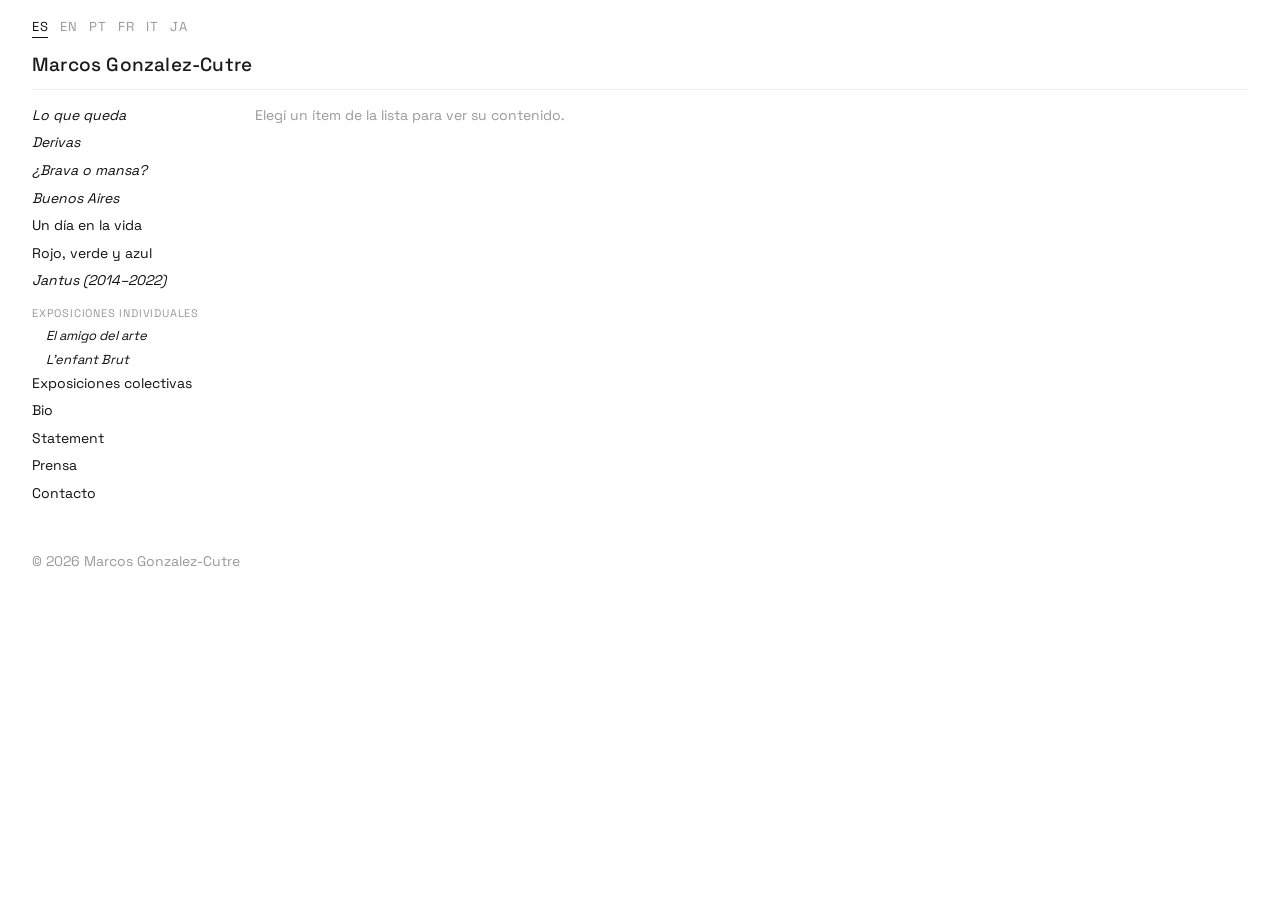
==== index.html @ b1212aac "Mobile: el botón Índice queda fijo arriba al scrollear (se mueve fuera de nav-list para tener rango " ====
<!doctype html>
<html lang="es">
<head>
  <meta charset="utf-8">
  <title>Marcos Gonzalez-Cutre — Artista visual</title>
  <meta name="viewport" content="width=device-width, initial-scale=1">
  <meta name="description" content="Marcos Gonzalez-Cutre, artista visual. Óleo sobre tela.">
  <link rel="preconnect" href="https://fonts.googleapis.com">
  <link rel="preconnect" href="https://fonts.gstatic.com" crossorigin>
  <link href="https://fonts.googleapis.com/css2?family=Space+Grotesk:wght@400;500;700&display=swap" rel="stylesheet">
  <style>
    *, *::before, *::after { box-sizing: border-box; margin: 0; padding: 0; }
    body {
      font-family: "Space Grotesk", -apple-system, "Helvetica Neue", Helvetica, Arial, sans-serif;
      background: #fff;
      color: #222;
      line-height: 1.4;
      font-size: 16px;
    }
    .wrap {
      max-width: 1440px;
      margin: 0 auto;
      padding: 18px 32px 60px;
    }
    h1 {
      font-family: "Space Grotesk", -apple-system, "Helvetica Neue", Helvetica, Arial, sans-serif;
      font-weight: 500;
      font-size: 19px;
      letter-spacing: .2px;
      color: #1a1a1a;
      margin-bottom: 0;
    }

    p { margin-bottom: 0; }
    .block { margin-bottom: 22px; }

    a, .toggle {
      color: #111;
      text-decoration: none;
      text-align: left;
      border-bottom: 1px solid #111;
      cursor: pointer;
      background: none;
      border-top: none; border-left: none; border-right: none;
      font: inherit;
      font-style: inherit;
      padding: 0;
      display: inline-block;
      transition: opacity .15s ease, border-color .15s ease, transform .15s ease;
    }
    a:hover, .toggle:hover { opacity: .6; }

    /* Nav de la izquierda: sin subrayado permanente, aparece fino con el hover */
    .nav-list .toggle {
      border-bottom-color: transparent;
      text-decoration: none;
    }
    .nav-list .toggle:hover {
      opacity: 1;
      text-decoration: underline;
      text-decoration-color: #bbb;
      text-decoration-thickness: 1px;
      text-underline-offset: 4px;
    }
    .nav-list .toggle.open {
      opacity: 1;
      font-weight: 500;
      text-decoration: underline;
      text-decoration-color: #111;
      text-underline-offset: 4px;
    }
    a:focus-visible, .toggle:focus-visible, .langswitch button:focus-visible {
      outline: 2px solid #111;
      outline-offset: 3px;
    }
    .series-item { font-style: italic; }
    .empty-state { color: #999; font-size: 14px; }

    /* ━━━━━━━━━━━━━━━━━━━━━━━━━━━━━━━━━━━━━━━━━━━━━━━━━
       IDIOMAS — .lang se oculta salvo que coincida con
       el body[data-lang] activo. .lang-block fuerza display:block
       (para párrafos/entries), si no queda inline (para spans sueltos).
    ━━━━━━━━━━━━━━━━━━━━━━━━━━━━━━━━━━━━━━━━━━━━━━━━━ */
    .lang { display: none; }
    body[data-lang="es"] .lang-es { display: inline; }
    body[data-lang="en"] .lang-en { display: inline; }
    body[data-lang="pt"] .lang-pt { display: inline; }
    body[data-lang="fr"] .lang-fr { display: inline; }
    body[data-lang="it"] .lang-it { display: inline; }
    body[data-lang="ja"] .lang-ja { display: inline; }
    body[data-lang="es"] .lang-es.lang-block { display: block; }
    body[data-lang="en"] .lang-en.lang-block { display: block; }
    body[data-lang="pt"] .lang-pt.lang-block { display: block; }
    body[data-lang="fr"] .lang-fr.lang-block { display: block; }
    body[data-lang="it"] .lang-it.lang-block { display: block; }
    body[data-lang="ja"] .lang-ja.lang-block { display: block; }

    .sticky-top {
      position: sticky;
      top: 0;
      background: #fff;
      z-index: 10;
      padding-bottom: 10px;
      border-bottom: 1px solid #eee;
      margin-bottom: 16px;
    }

    /* ━━━━━━━━━━━━━━━━━━━━━━━━━━━━━━━━━━━━━━━━━━━━━━━━━
       LAYOUT PRINCIPAL — lista a la izquierda (inmóvil),
       contenido aparece a la derecha sin mover la lista.
    ━━━━━━━━━━━━━━━━━━━━━━━━━━━━━━━━━━━━━━━━━━━━━━━━━ */
    .main-layout { display: flex; align-items: flex-start; gap: 48px; }
    .nav-list {
      flex: 0 0 auto;
      width: 175px;
      position: sticky;
      top: 100px;
    }
    .nav-list .item { font-size: 14px; margin-bottom: 7px; }
    .nav-list .item.sub-item { margin-left: 14px; margin-bottom: 4px; font-size: 13px; }
    .nav-label {
      font-size: 11px;
      letter-spacing: .8px;
      text-transform: uppercase;
      color: #999;
      margin: 14px 0 6px;
    }
    .content-viewer { flex: 1 1 auto; min-width: 0; }
    .content-viewer-empty { color: #999; font-size: 14px; }
    .content-viewer-empty[hidden] { display: none !important; }
    .nav-index-toggle { display: none; }
    .feed-heading { display: none; }
    @media (max-width: 520px) {
      .main-layout { flex-direction: column; gap: 0; align-items: stretch; }
      .nav-list { width: 100%; position: static; margin-bottom: 18px; }
      .nav-list .item { margin-bottom: 11px; }
      body { font-size: 15px; }
      h1 { font-size: 18px; }
      .wrap { padding: 16px 18px 48px; }

      /* El título/idiomas scrollean normal (no ocupan espacio fijo) */
      .sticky-top { position: static; }

      /* Índice colapsado por default: solo se ve el botón, no la lista entera.
         Queda fijo arriba al scrollear, siempre disponible. */
      .nav-index-toggle {
        display: inline-block;
        position: sticky;
        top: 0;
        width: 100%;
        font-size: 13px;
        color: #666;
        text-align: left;
        background: #fff;
        border-bottom: 1px solid #eee;
        padding: 10px 0;
        margin-bottom: 14px;
        z-index: 6;
        cursor: pointer;
      }
      .nav-list.collapsed .item,
      .nav-list.collapsed .nav-label { display: none; }

      /* Feed continuo: content-viewer se vuelve columna y cada obra-serie
         queda siempre visible (no depende del click/acordeón) */
      .content-viewer { display: flex; flex-direction: column; }
      .content-viewer-empty { display: none !important; }
      .panel.feed-panel {
        max-height: none !important;
        opacity: 1 !important;
        overflow: visible !important;
        padding: 0 0 8px !important;
        margin-bottom: 36px !important;
      }
      /* Sin texto de título arriba de cada serie: quedan solo las obras */
      .feed-heading { display: none; }

      /* Carrusel horizontal -> fotos apiladas verticalmente */
      .slider-track { flex-direction: column; overflow-x: visible; scroll-snap-type: none; }
      .slide { flex: none; width: 100%; min-width: 0; margin-bottom: 22px; }
      .slide:last-child { margin-bottom: 0; }
      .slider-nav, .slider-dots { display: none; }
      /* El díptico sigue lado a lado (no apilado): son una sola composición */
      .diptych { gap: 4px; }

      /* Imágenes fijas en mobile: sin lightbox ni zoom, solo se ven */
      .work-img { cursor: default; }
      .work-img:hover { opacity: 1; }
    }

    .langswitch { margin-bottom: 14px; font-size: 13px; letter-spacing: .5px; }
    .langswitch button {
      all: unset;
      cursor: pointer;
      color: #999;
      margin-right: 12px;
      padding-bottom: 1px;
    }
    .langswitch button:hover { color: #111; }
    .langswitch button.active { color: #111; border-bottom: 1px solid #111; }

    /* ━━━━━━━━━━━━━━━━━━━━━━━━━━━━━━━━━━━━━━━━━━━━━━━━━
       ACORDEÓN — click en un título, se abre el contenido ahí mismo
    ━━━━━━━━━━━━━━━━━━━━━━━━━━━━━━━━━━━━━━━━━━━━━━━━━ */
    .item { margin-bottom: 2px; }
    .panel {
      max-height: 0;
      opacity: 0;
      overflow: hidden;
      padding: 0 0;
      margin-bottom: 0;
      transition: max-height .4s ease, opacity .3s ease, padding .4s ease, margin .4s ease;
    }
    .panel.open {
      opacity: 1;
      padding: 14px 0 18px 0;
      margin-bottom: 6px;
    }
    @media (prefers-reduced-motion: reduce) {
      .panel { transition: none; }
    }

    .panel .block p { margin-bottom: 14px; }
    .panel h3 {
      font-size: 13px;
      letter-spacing: 1.2px;
      text-transform: uppercase;
      color: #999;
      margin: 22px 0 10px;
    }

    .entry { margin-bottom: 10px; }
    .y { color: #999; margin-right: 8px; }
    .entry .t { font-style: italic; }

    /* ━━━━━━━━━━━━━━━━━━━━━━━━━━━━━━━━━━━━━━━━━━━━━━━━━
       EXPOSICIONES — lista al costado, foto aparece al lado
       sin empujar la lista. Solo las muestras con foto están
       subrayadas/clickeables (.expo-link).
       ✏️ Para sumar una foto: envolvé el nombre de la muestra en
       <button class="expo-link" data-expo="id-unico">Nombre</button>
       (en cada uno de los 6 idiomas), y agregá su
       <div class="expo-content" id="expo-id-unico" hidden>…</div>
       dentro de .expo-viewer.
    ━━━━━━━━━━━━━━━━━━━━━━━━━━━━━━━━━━━━━━━━━━━━━━━━━ */
    .expo-layout { display: flex; gap: 32px; align-items: flex-start; }
    .expo-list { flex: 1 1 55%; min-width: 0; }
    .expo-viewer { flex: 1 1 45%; min-width: 0; position: sticky; top: 90px; }
    .expo-link {
      all: unset;
      cursor: pointer;
      font-style: italic;
      text-decoration: underline;
      text-decoration-color: #bbb;
      text-underline-offset: 3px;
    }
    .expo-link:hover { text-decoration-color: #111; }
    .expo-link:focus-visible { outline: 2px solid #111; outline-offset: 2px; }
    .expo-link.active { color: #111; text-decoration-color: #111; font-style: normal; }
    .expo-viewer-empty { color: #999; font-size: 16px; }
    .expo-viewer-empty[hidden] { display: none !important; }
    .expo-content .work-img { margin-bottom: 8px; }
    .expo-content .work-caption { font-size: 14px; }
    @media (max-width: 640px) {
      .expo-layout { flex-direction: column; }
      .expo-viewer { position: static; width: 100%; }
    }

    .work-img {
      width: 100%;
      max-width: 760px;
      display: block;
      margin: 0 auto 10px;
      cursor: zoom-in;
      transition: opacity .15s ease;
    }
    .work-img:hover { opacity: .9; }
    .work-caption {
      color: #666;
      font-size: 14px;
    }

    .video-item { margin-bottom: 22px; }
    .video-item video {
      width: 100%;
      max-width: 760px;
      display: block;
      background: #000;
      margin: 0 auto 8px;
    }
    .video-title {
      color: #666;
      font-size: 14px;
    }
    .video-embed {
      position: relative;
      width: 100%;
      max-width: 760px;
      aspect-ratio: 16 / 9;
      margin: 0 auto 8px;
      background: #000;
    }
    .video-embed iframe {
      position: absolute;
      inset: 0;
      width: 100%;
      height: 100%;
      border: 0;
      display: block;
    }

    /* ━━━━━━━━━━━━━━━━━━━━━━━━━━━━━━━━━━━━━━━━━━━━━━━━━
       SLIDER — obras de una serie, una al lado de la otra
       ✏️ Para sumar una obra: copiá un <div class="slide"> entero
       dentro de .slider-track
    ━━━━━━━━━━━━━━━━━━━━━━━━━━━━━━━━━━━━━━━━━━━━━━━━━ */
    .slider { position: relative; margin: 0 auto 10px; max-width: 760px; }
    .slider-track {
      display: flex;
      overflow-x: auto;
      scroll-snap-type: x mandatory;
      scroll-behavior: smooth;
      -webkit-overflow-scrolling: touch;
      scrollbar-width: none;
    }
    .slider-track::-webkit-scrollbar { display: none; }
    .slide {
      flex: 0 0 100%;
      min-width: 0;
      scroll-snap-align: start;
    }
    .slide .work-img { margin-bottom: 0; }
    .diptych { display: flex; gap: 3px; align-items: flex-start; }
    .diptych .work-img { width: 50%; margin-bottom: 0; }
    .slider-nav {
      all: unset;
      position: absolute;
      top: 50%;
      transform: translateY(-50%);
      width: 32px;
      height: 32px;
      display: flex;
      align-items: center;
      justify-content: center;
      font-size: 20px;
      line-height: 1;
      color: #fff;
      text-shadow: 0 1px 3px rgba(0,0,0,.7), 0 0 10px rgba(0,0,0,.4);
      cursor: pointer;
      opacity: 0;
      transition: opacity .25s ease, transform .15s ease;
    }
    .slider:hover .slider-nav { opacity: .9; }
    .slider-nav:hover { opacity: 1; transform: translateY(-50%) scale(1.1); }
    .slider-nav:focus-visible { opacity: 1; outline: 2px solid #fff; outline-offset: 2px; }
    @media (hover: none) {
      .slider-nav { opacity: .45; }
    }
    .slider-nav.prev { left: 10px; }
    .slider-nav.next { right: 10px; }
    .slider:has(.slide:only-child) .slider-nav { display: none; }
    .slider-dots {
      display: flex;
      justify-content: center;
      gap: 6px;
      margin-top: 10px;
    }
    .slider:has(.slide:only-child) .slider-dots { display: none; }
    .slider-dots span {
      width: 6px; height: 6px;
      border-radius: 50%;
      background: #ddd;
    }
    .slider-dots span.active { background: #111; }

    .lightbox {
      display: none;
      position: fixed;
      inset: 0;
      background: rgba(10,10,10,.94);
      z-index: 100;
      align-items: center;
      justify-content: center;
      padding: 32px;
      cursor: zoom-out;
    }
    .lightbox.open { display: flex; }
    .lightbox-imgs {
      display: flex;
      gap: 6px;
      max-width: 100%;
      max-height: 100%;
      align-items: center;
      justify-content: center;
    }
    .lightbox-imgs img {
      max-width: 100%;
      max-height: 100%;
      object-fit: contain;
      flex: 1 1 auto;
      min-width: 0;
      box-shadow: 0 10px 60px rgba(0,0,0,.5);
      cursor: zoom-in;
    }
    /* Super zoom: click en la obra agranda y permite hacer scroll para recorrerla.
       Si hay dos obras juntas (díptico), la que no se clickeó se oculta mientras
       dura el zoom. */
    .lightbox.zoomed {
      overflow: auto;
      align-items: flex-start;
      justify-content: flex-start;
      padding: 0;
      cursor: default;
    }
    .lightbox.zoomed .lightbox-imgs {
      max-width: none;
      max-height: none;
    }
    .lightbox.zoomed .lightbox-imgs img:not(.zoomed-active) { display: none; }
    .lightbox.zoomed .lightbox-imgs img.zoomed-active {
      max-width: none;
      max-height: none;
      box-shadow: none;
      cursor: zoom-out;
    }
    .lightbox .lightbox-close {
      all: unset;
      position: fixed;
      top: 20px;
      right: 24px;
      color: #fff;
      font-size: 28px;
      line-height: 1;
      cursor: pointer;
      opacity: .8;
    }
    .lightbox .lightbox-close:hover { opacity: 1; }

    footer {
      margin-top: 40px;
      color: #999;
      font-size: 14px;
    }

  </style>
</head>
<body data-lang="es">
  <div class="wrap">

    <div class="sticky-top">
      <div class="langswitch">
        <button data-setlang="es">ES</button><button data-setlang="en">EN</button><button data-setlang="pt">PT</button><button data-setlang="fr">FR</button><button data-setlang="it">IT</button><button data-setlang="ja">JA</button>
      </div>

      <h1>Marcos Gonzalez-Cutre</h1>
    </div>

    <div class="main-layout">
      <button class="nav-index-toggle" type="button" id="navIndexToggle">
        <span class="lang lang-es">Índice ▾</span><span class="lang lang-en">Index ▾</span><span class="lang lang-pt">Índice ▾</span><span class="lang lang-fr">Index ▾</span><span class="lang lang-it">Indice ▾</span><span class="lang lang-ja">目次 ▾</span>
      </button>
      <div class="nav-list collapsed">
        <!-- ✏️ SERIES: cambiá los nombres o agregá/quitá líneas. Apretar abre su contenido a la derecha.
             Los títulos de serie quedan iguales en todos los idiomas (convención de catálogo). -->
        <div class="item"><button class="series-item toggle" type="button" data-target="serie-erosion">Lo que queda</button></div>
        <div class="item"><button class="series-item toggle" type="button" data-target="serie-derivas">Derivas</button></div>
        <div class="item"><button class="series-item toggle" type="button" data-target="serie-brava">¿Brava o mansa?</button></div>
        <div class="item"><button class="series-item toggle" type="button" data-target="serie-buenosaires">Buenos Aires</button></div>
        <div class="item">
          <button class="toggle" type="button" data-target="videos">Un día en la vida</button>
        </div>
        <div class="item">
          <button class="toggle" type="button" data-target="rojo-verde-azul">Rojo, verde y azul</button>
        </div>
        <div class="item"><button class="series-item toggle" type="button" data-target="serie-jantus">Jantus (2014–2022)</button></div>

        <div class="nav-label"><span class="lang lang-es">Exposiciones individuales</span><span class="lang lang-en">Solo exhibitions</span><span class="lang lang-pt">Exposições individuais</span><span class="lang lang-fr">Expositions individuelles</span><span class="lang lang-it">Mostre personali</span><span class="lang lang-ja">個展</span></div>
        <div class="item sub-item"><button class="series-item toggle" type="button" data-target="expo-elamigo">El amigo del arte</button></div>
        <div class="item sub-item"><button class="series-item toggle" type="button" data-target="expo-lenfant">L'enfant Brut</button></div>

        <div class="item">
          <button class="toggle" type="button" data-target="expo-colectivas"><span class="lang lang-es">Exposiciones colectivas</span><span class="lang lang-en">Group exhibitions</span><span class="lang lang-pt">Exposições coletivas</span><span class="lang lang-fr">Expositions collectives</span><span class="lang lang-it">Mostre collettive</span><span class="lang lang-ja">グループ展</span></button>
        </div>
        <div class="item">
          <button class="toggle" type="button" data-target="bio"><span class="lang lang-es">Bio</span><span class="lang lang-en">Bio</span><span class="lang lang-pt">Bio</span><span class="lang lang-fr">Bio</span><span class="lang lang-it">Bio</span><span class="lang lang-ja">経歴</span></button>
        </div>
        <div class="item">
          <button class="toggle" type="button" data-target="statement"><span class="lang lang-es">Statement</span><span class="lang lang-en">Statement</span><span class="lang lang-pt">Statement</span><span class="lang lang-fr">Démarche</span><span class="lang lang-it">Statement</span><span class="lang lang-ja">ステートメント</span></button>
        </div>
        <div class="item">
          <button class="toggle" type="button" data-target="prensa"><span class="lang lang-es">Prensa</span><span class="lang lang-en">Press</span><span class="lang lang-pt">Imprensa</span><span class="lang lang-fr">Presse</span><span class="lang lang-it">Stampa</span><span class="lang lang-ja">プレス</span></button>
        </div>
        <div class="item">
          <button class="toggle" type="button" data-target="contacto"><span class="lang lang-es">Contacto</span><span class="lang lang-en">Contact</span><span class="lang lang-pt">Contato</span><span class="lang lang-fr">Contact</span><span class="lang lang-it">Contatti</span><span class="lang lang-ja">連絡先</span></button>
        </div>
      </div>
      <div class="content-viewer">
        <p class="content-viewer-empty lang lang-es lang-block">Elegí un ítem de la lista para ver su contenido.</p>
        <p class="content-viewer-empty lang lang-en lang-block">Pick an item from the list to see its content.</p>
        <p class="content-viewer-empty lang lang-pt lang-block">Escolha um item da lista para ver o conteúdo.</p>
        <p class="content-viewer-empty lang lang-fr lang-block">Choisissez un élément de la liste pour voir son contenu.</p>
        <p class="content-viewer-empty lang lang-it lang-block">Scegli una voce dall'elenco per vedere il contenuto.</p>
        <p class="content-viewer-empty lang lang-ja lang-block">リストから項目を選ぶと内容が表示されます。</p>

      <div class="panel feed-panel" id="panel-serie-brava" style="order:3">
        <div class="slider">
          <div class="slider-track">
            <div class="slide">
              <img class="work-img" src="./assets/Brava-o-mansa-7.jpg" alt="¿Brava o mansa? (7) — Marcos Gonzalez-Cutre">
              <p class="work-caption">
                <span class="lang lang-es">¿Brava o mansa? (7), 2025 — Óleo sobre tela, 70 × 60 cm</span><span class="lang lang-en">¿Brava o mansa? (7), 2025 — Oil on canvas, 70 × 60 cm</span><span class="lang lang-pt">¿Brava o mansa? (7), 2025 — Óleo sobre tela, 70 × 60 cm</span><span class="lang lang-fr">¿Brava o mansa? (7), 2025 — Huile sur toile, 70 × 60 cm</span><span class="lang lang-it">¿Brava o mansa? (7), 2025 — Olio su tela, 70 × 60 cm</span><span class="lang lang-ja">¿Brava o mansa? (7), 2025 — 油彩、キャンバス、70 × 60 cm</span>
              </p>
            </div>
            <div class="slide">
              <img class="work-img" src="./assets/Brava-o-mansa-XVI.jpg" alt="¿Brava o mansa? XVI — Marcos Gonzalez-Cutre">
              <p class="work-caption">
                <span class="lang lang-es">¿Brava o mansa? XVI (16), 2025 — Óleo sobre tela, 20 × 20 cm</span><span class="lang lang-en">¿Brava o mansa? XVI (16), 2025 — Oil on canvas, 20 × 20 cm</span><span class="lang lang-pt">¿Brava o mansa? XVI (16), 2025 — Óleo sobre tela, 20 × 20 cm</span><span class="lang lang-fr">¿Brava o mansa? XVI (16), 2025 — Huile sur toile, 20 × 20 cm</span><span class="lang lang-it">¿Brava o mansa? XVI (16), 2025 — Olio su tela, 20 × 20 cm</span><span class="lang lang-ja">¿Brava o mansa? XVI (16), 2025 — 油彩、キャンバス、20 × 20 cm</span>
              </p>
            </div>
            <div class="slide">
              <img class="work-img" src="./assets/Brava-o-mansa-11.jpg" alt="¿Brava o mansa? (11) — Marcos Gonzalez-Cutre">
              <p class="work-caption">
                <span class="lang lang-es">¿Brava o mansa? (11), 2025 — Óleo sobre tela, 30 × 30 cm</span><span class="lang lang-en">¿Brava o mansa? (11), 2025 — Oil on canvas, 30 × 30 cm</span><span class="lang lang-pt">¿Brava o mansa? (11), 2025 — Óleo sobre tela, 30 × 30 cm</span><span class="lang lang-fr">¿Brava o mansa? (11), 2025 — Huile sur toile, 30 × 30 cm</span><span class="lang lang-it">¿Brava o mansa? (11), 2025 — Olio su tela, 30 × 30 cm</span><span class="lang lang-ja">¿Brava o mansa? (11), 2025 — 油彩、キャンバス、30 × 30 cm</span>
              </p>
            </div>
            <div class="slide">
              <img class="work-img" src="./assets/Brava-o-mansa-4.jpg" alt="¿Brava o mansa? (4) — Marcos Gonzalez-Cutre">
              <p class="work-caption">
                <span class="lang lang-es">¿Brava o mansa? (4), 2025 — Óleo sobre tela, 25 × 20 cm</span><span class="lang lang-en">¿Brava o mansa? (4), 2025 — Oil on canvas, 25 × 20 cm</span><span class="lang lang-pt">¿Brava o mansa? (4), 2025 — Óleo sobre tela, 25 × 20 cm</span><span class="lang lang-fr">¿Brava o mansa? (4), 2025 — Huile sur toile, 25 × 20 cm</span><span class="lang lang-it">¿Brava o mansa? (4), 2025 — Olio su tela, 25 × 20 cm</span><span class="lang lang-ja">¿Brava o mansa? (4), 2025 — 油彩、キャンバス、25 × 20 cm</span>
              </p>
            </div>
            <div class="slide">
              <img class="work-img" src="./assets/Brava-o-mansa-5.jpg" alt="¿Brava o mansa? (5) — Marcos Gonzalez-Cutre">
              <p class="work-caption">
                <span class="lang lang-es">¿Brava o mansa? (5), 2025 — Óleo sobre tela, 25 × 20 cm</span><span class="lang lang-en">¿Brava o mansa? (5), 2025 — Oil on canvas, 25 × 20 cm</span><span class="lang lang-pt">¿Brava o mansa? (5), 2025 — Óleo sobre tela, 25 × 20 cm</span><span class="lang lang-fr">¿Brava o mansa? (5), 2025 — Huile sur toile, 25 × 20 cm</span><span class="lang lang-it">¿Brava o mansa? (5), 2025 — Olio su tela, 25 × 20 cm</span><span class="lang lang-ja">¿Brava o mansa? (5), 2025 — 油彩、キャンバス、25 × 20 cm</span>
              </p>
            </div>
            <div class="slide">
              <img class="work-img" src="./assets/Brava-o-mansa-14.jpg" alt="¿Brava o mansa? (14) — Marcos Gonzalez-Cutre">
              <p class="work-caption">
                <span class="lang lang-es">¿Brava o mansa? (14), 2025 — Óleo sobre tela, 25 × 20 cm</span><span class="lang lang-en">¿Brava o mansa? (14), 2025 — Oil on canvas, 25 × 20 cm</span><span class="lang lang-pt">¿Brava o mansa? (14), 2025 — Óleo sobre tela, 25 × 20 cm</span><span class="lang lang-fr">¿Brava o mansa? (14), 2025 — Huile sur toile, 25 × 20 cm</span><span class="lang lang-it">¿Brava o mansa? (14), 2025 — Olio su tela, 25 × 20 cm</span><span class="lang lang-ja">¿Brava o mansa? (14), 2025 — 油彩、キャンバス、25 × 20 cm</span>
              </p>
            </div>
          </div>
          <button class="slider-nav prev" type="button" aria-label="Anterior">‹</button>
          <button class="slider-nav next" type="button" aria-label="Siguiente">›</button>
          <div class="slider-dots"><span class="active"></span><span></span><span></span><span></span><span></span><span></span></div>
        </div>
      </div>
      <div class="panel feed-panel" id="panel-serie-erosion" style="order:1">
        <div class="slider">
          <div class="slider-track">
            <div class="slide">
              <img class="work-img" src="./assets/La-Ocultacion.jpg" alt="La Ocultación — Marcos Gonzalez-Cutre">
              <p class="work-caption">
                <span class="lang lang-es">La Ocultación, 2026 — Óleo sobre tela, 70 × 100 cm</span><span class="lang lang-en">La Ocultación, 2026 — Oil on canvas, 70 × 100 cm</span><span class="lang lang-pt">La Ocultación, 2026 — Óleo sobre tela, 70 × 100 cm</span><span class="lang lang-fr">La Ocultación, 2026 — Huile sur toile, 70 × 100 cm</span><span class="lang lang-it">La Ocultación, 2026 — Olio su tela, 70 × 100 cm</span><span class="lang lang-ja">La Ocultación, 2026 — 油彩、キャンバス、70 × 100 cm</span>
              </p>
            </div>
            <div class="slide">
              <img class="work-img" src="./assets/Llegue-primero-al-desayuno.jpg" alt="Llegué primero al desayuno — Marcos Gonzalez-Cutre">
              <p class="work-caption">
                <span class="lang lang-es">Llegué primero al desayuno, 2026 — Óleo sobre tela, 70 × 100 cm</span><span class="lang lang-en">Llegué primero al desayuno, 2026 — Oil on canvas, 70 × 100 cm</span><span class="lang lang-pt">Llegué primero al desayuno, 2026 — Óleo sobre tela, 70 × 100 cm</span><span class="lang lang-fr">Llegué primero al desayuno, 2026 — Huile sur toile, 70 × 100 cm</span><span class="lang lang-it">Llegué primero al desayuno, 2026 — Olio su tela, 70 × 100 cm</span><span class="lang lang-ja">Llegué primero al desayuno, 2026 — 油彩、キャンバス、70 × 100 cm</span>
              </p>
            </div>
            <div class="slide">
              <img class="work-img" src="./assets/Por-Uaba-vomitar-flores.jpg" alt="Por Úaba (vomitar flores) — Marcos Gonzalez-Cutre">
              <p class="work-caption">
                <span class="lang lang-es">Por Úaba (vomitar flores), 2026 — Óleo sobre tela, 70 × 100 cm</span><span class="lang lang-en">Por Úaba (vomitar flores), 2026 — Oil on canvas, 70 × 100 cm</span><span class="lang lang-pt">Por Úaba (vomitar flores), 2026 — Óleo sobre tela, 70 × 100 cm</span><span class="lang lang-fr">Por Úaba (vomitar flores), 2026 — Huile sur toile, 70 × 100 cm</span><span class="lang lang-it">Por Úaba (vomitar flores), 2026 — Olio su tela, 70 × 100 cm</span><span class="lang lang-ja">Por Úaba (vomitar flores), 2026 — 油彩、キャンバス、70 × 100 cm</span>
              </p>
            </div>
            <div class="slide">
              <img class="work-img" src="./assets/Lo-que-dejo-el-cisne.jpg" alt="Lo que dejó el cisne — Marcos Gonzalez-Cutre">
              <p class="work-caption">
                <span class="lang lang-es">Lo que dejó el cisne, 2024 — Óleo sobre tela, 230 × 200 cm</span><span class="lang lang-en">What the swan left behind, 2024 — Oil on canvas, 230 × 200 cm</span><span class="lang lang-pt">Lo que dejó el cisne, 2024 — Óleo sobre tela, 230 × 200 cm</span><span class="lang lang-fr">Lo que dejó el cisne, 2024 — Huile sur toile, 230 × 200 cm</span><span class="lang lang-it">Lo que dejó el cisne, 2024 — Olio su tela, 230 × 200 cm</span><span class="lang lang-ja">Lo que dejó el cisne, 2024 — 油彩、キャンバス、230 × 200 cm</span>
              </p>
            </div>
            <div class="slide">
              <img class="work-img" src="./assets/Los-hijos-devorandose-el-tiempo.jpg" alt="Los hijos devorándose el tiempo — Marcos Gonzalez-Cutre">
              <p class="work-caption">
                <span class="lang lang-es">Los hijos devorándose el tiempo, 2025 — Óleo sobre tela, 100 × 100 cm</span><span class="lang lang-en">Los hijos devorándose el tiempo, 2025 — Oil on canvas, 100 × 100 cm</span><span class="lang lang-pt">Los hijos devorándose el tiempo, 2025 — Óleo sobre tela, 100 × 100 cm</span><span class="lang lang-fr">Los hijos devorándose el tiempo, 2025 — Huile sur toile, 100 × 100 cm</span><span class="lang lang-it">Los hijos devorándose el tiempo, 2025 — Olio su tela, 100 × 100 cm</span><span class="lang lang-ja">Los hijos devorándose el tiempo, 2025 — 油彩、キャンバス、100 × 100 cm</span>
              </p>
            </div>
            <div class="slide">
              <img class="work-img" src="./assets/Dos-mujeres-brasileras.jpg" alt="Dos mujeres brasileras — Marcos Gonzalez-Cutre">
              <p class="work-caption">
                <span class="lang lang-es">Dos mujeres brasileras, 2024 — Óleo sobre tela, 110 × 90 cm</span><span class="lang lang-en">Dos mujeres brasileras, 2024 — Oil on canvas, 110 × 90 cm</span><span class="lang lang-pt">Dos mujeres brasileras, 2024 — Óleo sobre tela, 110 × 90 cm</span><span class="lang lang-fr">Dos mujeres brasileras, 2024 — Huile sur toile, 110 × 90 cm</span><span class="lang lang-it">Dos mujeres brasileras, 2024 — Olio su tela, 110 × 90 cm</span><span class="lang lang-ja">Dos mujeres brasileras, 2024 — 油彩、キャンバス、110 × 90 cm</span>
              </p>
            </div>
          </div>
          <button class="slider-nav prev" type="button" aria-label="Anterior">‹</button>
          <button class="slider-nav next" type="button" aria-label="Siguiente">›</button>
          <div class="slider-dots"><span class="active"></span><span></span><span></span><span></span><span></span><span></span></div>
        </div>
        <div class="block">
          <p class="lang lang-es lang-block">
            Una investigación pictórica que opera desde dentro sobre la historia del
            arte europeo y sudamericano. No la refuta ni la celebra: la habita, la
            metaboliza y la erosiona. Cada obra retoma una estructura iconográfica
            consolidada —Fra Angelico, Leonardo, Goya, Gauguin— y la infiltra
            gestualmente. A la vez, establece conexiones con la historia del arte
            sudamericano: Ay Apaec, Tarsila do Amaral, Cildo Meireles. A medida que
            las capas sedimentan, la imagen original cede y emerge otra cosa: el
            residuo del gesto.
          </p>
          <p class="lang lang-en lang-block">
            A pictorial investigation that operates on the history of European and
            South American art from within. It neither refutes nor celebrates: it
            inhabits, metabolizes and wears away. Each work takes up a consolidated
            iconographic structure — Fra Angelico, Leonardo, Goya, Gauguin — and
            infiltrates it gesturally. At the same time, it establishes connections
            with South American art history: Ay Apaec, Tarsila do Amaral, Cildo
            Meireles. As layers sediment, the original image yields and something
            else emerges: the residue of the gesture.
          </p>
          <p class="lang lang-pt lang-block">
            Uma investigação pictórica que opera de dentro sobre a história da arte
            europeia e sul-americana. Não a refuta nem a celebra: habita-a,
            metaboliza-a e desgasta-a. Cada obra retoma uma estrutura iconográfica
            consolidada — Fra Angelico, Leonardo, Goya, Gauguin — e a infiltra
            gestualmente. Ao mesmo tempo, estabelece conexões com a história da arte
            sul-americana: Ay Apaec, Tarsila do Amaral, Cildo Meireles. À medida que
            as camadas sedimentam, a imagem original cede e algo mais emerge: o
            resíduo do gesto.
          </p>
          <p class="lang lang-fr lang-block">
            Une recherche picturale qui opère de l'intérieur sur l'histoire de l'art
            européen et sud-américain. Elle ne la réfute ni ne la célèbre : elle
            l'habite, la métabolise et l'érode. Chaque œuvre reprend une structure
            iconographique consolidée — Fra Angelico, Léonard, Goya, Gauguin — et
            l'infiltre par le geste. En même temps, elle établit des liens avec
            l'histoire de l'art sud-américain : Ay Apaec, Tarsila do Amaral, Cildo
            Meireles. À mesure que les couches se sédimentent, l'image originale
            cède et autre chose émerge : le résidu du geste.
          </p>
          <p class="lang lang-it lang-block">
            Un'indagine pittorica che opera dall'interno sulla storia dell'arte
            europea e sudamericana. Non la confuta né la celebra: la abita, la
            metabolizza e la erode. Ogni opera riprende una struttura iconografica
            consolidata — Fra Angelico, Leonardo, Goya, Gauguin — e la infiltra
            gestualmente. Allo stesso tempo, stabilisce connessioni con la storia
            dell'arte sudamericana: Ay Apaec, Tarsila do Amaral, Cildo Meireles.
            Mentre gli strati si sedimentano, l'immagine originale cede e
            qualcos'altro emerge: il residuo del gesto.
          </p>
          <p class="lang lang-ja lang-block">
            ヨーロッパと南米の美術史に内側から働きかける絵画的探求。それを否定も賞賛もせず、住み込み、代謝し、摩耗させる。各作品はフラ・アンジェリコ、レオナルド、ゴヤ、ゴーギャンといった確立された図像的構造を取り上げ、身振りによってそこに浸透していく。同時に、アイ・アパエク、タルシラ・ド・アマラル、シルド・メイレレスといった南米美術史との接続を築く。層が堆積するにつれ、元のイメージは譲歩し、別の何かが立ち現れる——身振りの残滓。
          </p>
        </div>
      </div>
      <div class="panel feed-panel" id="panel-serie-derivas" style="order:2">
        <div class="slider">
          <div class="slider-track">
            <div class="slide">
              <img class="work-img" src="./assets/Rizoma.jpeg" alt="Rizoma — Marcos Gonzalez-Cutre">
              <p class="work-caption">
                <span class="lang lang-es">Rizoma (Como cada uno de nosotros era varios, en total éramos muchos), 2025 — Óleo sobre tela, 203 × 233 cm</span><span class="lang lang-en">Rizoma (Como cada uno de nosotros era varios, en total éramos muchos), 2025 — Oil on canvas, 203 × 233 cm</span><span class="lang lang-pt">Rizoma (Como cada uno de nosotros era varios, en total éramos muchos), 2025 — Óleo sobre tela, 203 × 233 cm</span><span class="lang lang-fr">Rizoma (Como cada uno de nosotros era varios, en total éramos muchos), 2025 — Huile sur toile, 203 × 233 cm</span><span class="lang lang-it">Rizoma (Como cada uno de nosotros era varios, en total éramos muchos), 2025 — Olio su tela, 203 × 233 cm</span><span class="lang lang-ja">Rizoma (Como cada uno de nosotros era varios, en total éramos muchos), 2025 — 油彩、キャンバス、203 × 233 cm</span>
              </p>
            </div>
            <div class="slide">
              <img class="work-img" src="./assets/Aqui-que-vi-a-su-lado.jpg" alt="¿Aquí qué vi a su lado? — Marcos Gonzalez-Cutre">
              <p class="work-caption">
                <span class="lang lang-es">¿Aquí qué vi a su lado?, 2024 — Óleo sobre tela, 200 × 190 cm</span><span class="lang lang-en">¿Aquí qué vi a su lado?, 2024 — Oil on canvas, 200 × 190 cm</span><span class="lang lang-pt">¿Aquí qué vi a su lado?, 2024 — Óleo sobre tela, 200 × 190 cm</span><span class="lang lang-fr">¿Aquí qué vi a su lado?, 2024 — Huile sur toile, 200 × 190 cm</span><span class="lang lang-it">¿Aquí qué vi a su lado?, 2024 — Olio su tela, 200 × 190 cm</span><span class="lang lang-ja">¿Aquí qué vi a su lado?, 2024 — 油彩、キャンバス、200 × 190 cm</span>
              </p>
            </div>
            <div class="slide">
              <div class="diptych">
                <img class="work-img" src="./assets/Sin-titulo-2024-diptico-a.jpg" alt="Sin título (díptico) — Marcos Gonzalez-Cutre">
                <img class="work-img" src="./assets/Sin-titulo-2024-diptico-b.jpg" alt="Sin título (díptico) — Marcos Gonzalez-Cutre">
              </div>
              <p class="work-caption">
                <span class="lang lang-es">Sin título (díptico), 2024 — Óleo sobre tela, 230 × 200 cm c/u</span><span class="lang lang-en">Untitled (diptych), 2024 — Oil on canvas, 230 × 200 cm each</span><span class="lang lang-pt">Sem título (díptico), 2024 — Óleo sobre tela, 230 × 200 cm cada</span><span class="lang lang-fr">Sans titre (diptyque), 2024 — Huile sur toile, 230 × 200 cm chacune</span><span class="lang lang-it">Senza titolo (dittico), 2024 — Olio su tela, 230 × 200 cm cad.</span><span class="lang lang-ja">無題(二連画)、2024年 — 油彩、キャンバス、230 × 200 cm(各)</span>
              </p>
            </div>
            <div class="slide">
              <img class="work-img" src="./assets/El-mar-cuando-rompe-en-la-playa.webp" alt="El mar cuando rompe en la playa — Marcos Gonzalez-Cutre">
              <p class="work-caption">
                <span class="lang lang-es">El mar cuando rompe en la playa (es bonito, es bonito), 2025 — Óleo sobre tela, 143 × 173 cm</span><span class="lang lang-en">El mar cuando rompe en la playa (es bonito, es bonito), 2025 — Oil on canvas, 143 × 173 cm</span><span class="lang lang-pt">El mar cuando rompe en la playa (es bonito, es bonito), 2025 — Óleo sobre tela, 143 × 173 cm</span><span class="lang lang-fr">El mar cuando rompe en la playa (es bonito, es bonito), 2025 — Huile sur toile, 143 × 173 cm</span><span class="lang lang-it">El mar cuando rompe en la playa (es bonito, es bonito), 2025 — Olio su tela, 143 × 173 cm</span><span class="lang lang-ja">El mar cuando rompe en la playa (es bonito, es bonito), 2025 — 油彩、キャンバス、143 × 173 cm</span>
              </p>
            </div>
          </div>
          <button class="slider-nav prev" type="button" aria-label="Anterior">‹</button>
          <button class="slider-nav next" type="button" aria-label="Siguiente">›</button>
          <div class="slider-dots"><span class="active"></span><span></span><span></span><span></span></div>
        </div>
      </div>
      <div class="panel feed-panel" id="panel-serie-buenosaires" style="order:4">
        <div class="slider">
          <div class="slider-track">
            <div class="slide">
              <img class="work-img" src="./assets/El-obelisco-desde-el-cafe.jpg" alt="El obelisco desde el café — Marcos Gonzalez-Cutre">
              <p class="work-caption">
                <span class="lang lang-es">El obelisco desde el café, 2025 — Óleo sobre tela, 100 × 66 cm</span><span class="lang lang-en">El obelisco desde el café, 2025 — Oil on canvas, 100 × 66 cm</span><span class="lang lang-pt">El obelisco desde el café, 2025 — Óleo sobre tela, 100 × 66 cm</span><span class="lang lang-fr">El obelisco desde el café, 2025 — Huile sur toile, 100 × 66 cm</span><span class="lang lang-it">El obelisco desde el café, 2025 — Olio su tela, 100 × 66 cm</span><span class="lang lang-ja">El obelisco desde el café, 2025 — 油彩、キャンバス、100 × 66 cm</span>
              </p>
            </div>
            <div class="slide">
              <img class="work-img" src="./assets/Comida-por-peso.jpg" alt="Comida por peso — Marcos Gonzalez-Cutre">
              <p class="work-caption">
                <span class="lang lang-es">Comida por peso, 2025 — Óleo sobre tela, 94 × 60 cm</span><span class="lang lang-en">Comida por peso, 2025 — Oil on canvas, 94 × 60 cm</span><span class="lang lang-pt">Comida por peso, 2025 — Óleo sobre tela, 94 × 60 cm</span><span class="lang lang-fr">Comida por peso, 2025 — Huile sur toile, 94 × 60 cm</span><span class="lang lang-it">Comida por peso, 2025 — Olio su tela, 94 × 60 cm</span><span class="lang lang-ja">Comida por peso, 2025 — 油彩、キャンバス、94 × 60 cm</span>
              </p>
            </div>
          </div>
          <button class="slider-nav prev" type="button" aria-label="Anterior">‹</button>
          <button class="slider-nav next" type="button" aria-label="Siguiente">›</button>
          <div class="slider-dots"><span class="active"></span><span></span></div>
        </div>
      </div>
      <div class="panel feed-panel" id="panel-videos" style="order:5">
        <div class="block">
          <div class="video-item">
            <p class="video-title">Un día en la vida (NY, NY)</p>
            <div class="video-embed">
              <iframe title="vimeo-player" src="https://player.vimeo.com/video/1240045132?h=b7f60a2e79&autoplay=1&muted=1" referrerpolicy="strict-origin-when-cross-origin" allow="autoplay; fullscreen; picture-in-picture; clipboard-write; encrypted-media; web-share" allowfullscreen></iframe>
            </div>
          </div>
        </div>
      </div>
      <div class="panel feed-panel" id="panel-rojo-verde-azul" style="order:6">
        <div class="block">
          <div class="video-item">
            <p class="video-title">Rojo, verde y azul (imagen en movimiento)</p>
            <video controls autoplay muted playsinline preload="auto">
              <source src="./assets/videos/Rojo-verde-y-azul.mp4" type="video/mp4">
            </video>
          </div>
        </div>
      </div>
      <div class="panel feed-panel" id="panel-serie-jantus" style="order:7">
        <div class="slider">
          <div class="slider-track">
            <div class="slide">
              <img class="work-img" src="./assets/Elucubracion.jpg" alt="Elucubración — Marcos Gonzalez-Cutre">
              <p class="work-caption">
                <span class="lang lang-es">Elucubración, 2014 — Acrílico sobre tela, 90 × 190 cm</span><span class="lang lang-en">Elucubración, 2014 — Acrylic on canvas, 90 × 190 cm</span><span class="lang lang-pt">Elucubración, 2014 — Acrílico sobre tela, 90 × 190 cm</span><span class="lang lang-fr">Elucubración, 2014 — Acrylique sur toile, 90 × 190 cm</span><span class="lang lang-it">Elucubración, 2014 — Acrilico su tela, 90 × 190 cm</span><span class="lang lang-ja">Elucubración, 2014 — アクリル、キャンバス、90 × 190 cm</span>
              </p>
            </div>
            <div class="slide">
              <img class="work-img" src="./assets/Guillermina.jpg" alt="Guillermina — Marcos Gonzalez-Cutre">
              <p class="work-caption">
                <span class="lang lang-es">Guillermina, 2015 — Acrílico sobre tela, 184 × 195 cm</span><span class="lang lang-en">Guillermina, 2015 — Acrylic on canvas, 184 × 195 cm</span><span class="lang lang-pt">Guillermina, 2015 — Acrílico sobre tela, 184 × 195 cm</span><span class="lang lang-fr">Guillermina, 2015 — Acrylique sur toile, 184 × 195 cm</span><span class="lang lang-it">Guillermina, 2015 — Acrilico su tela, 184 × 195 cm</span><span class="lang lang-ja">Guillermina, 2015 — アクリル、キャンバス、184 × 195 cm</span>
              </p>
            </div>
            <div class="slide">
              <img class="work-img" src="./assets/Odin.jpg" alt="Odín — Marcos Gonzalez-Cutre">
              <p class="work-caption">
                <span class="lang lang-es">Odín, 2016 — Óleo y barra de óleo sobre tela, 120 × 180 cm</span><span class="lang lang-en">Odín, 2016 — Oil and oil stick on canvas, 120 × 180 cm</span><span class="lang lang-pt">Odín, 2016 — Óleo e barra de óleo sobre tela, 120 × 180 cm</span><span class="lang lang-fr">Odín, 2016 — Huile et bâton d'huile sur toile, 120 × 180 cm</span><span class="lang lang-it">Odín, 2016 — Olio e oil stick su tela, 120 × 180 cm</span><span class="lang lang-ja">Odín, 2016 — 油彩とオイルスティック、キャンバス、120 × 180 cm</span>
              </p>
            </div>
            <div class="slide">
              <img class="work-img" src="./assets/Hiedra-Venenosa.jpg" alt="Hiedra Venenosa (Toxiconderon) — Marcos Gonzalez-Cutre">
              <p class="work-caption">
                <span class="lang lang-es">Hiedra Venenosa (Toxiconderon), 2015 — Óleo y barra de óleo sobre tela, 144 × 208 cm</span><span class="lang lang-en">Hiedra Venenosa (Toxiconderon), 2015 — Oil and oil stick on canvas, 144 × 208 cm</span><span class="lang lang-pt">Hiedra Venenosa (Toxiconderon), 2015 — Óleo e barra de óleo sobre tela, 144 × 208 cm</span><span class="lang lang-fr">Hiedra Venenosa (Toxiconderon), 2015 — Huile et bâton d'huile sur toile, 144 × 208 cm</span><span class="lang lang-it">Hiedra Venenosa (Toxiconderon), 2015 — Olio e oil stick su tela, 144 × 208 cm</span><span class="lang lang-ja">Hiedra Venenosa (Toxiconderon), 2015 — 油彩とオイルスティック、キャンバス、144 × 208 cm</span>
              </p>
            </div>
            <div class="slide">
              <img class="work-img" src="./assets/Liga-de-criaturas.jpg" alt="Liga de criaturas — Marcos Gonzalez-Cutre">
              <p class="work-caption">
                <span class="lang lang-es">Liga de criaturas, 2016 — Acrílico sobre tela, 175 × 145 cm</span><span class="lang lang-en">Liga de criaturas, 2016 — Acrylic on canvas, 175 × 145 cm</span><span class="lang lang-pt">Liga de criaturas, 2016 — Acrílico sobre tela, 175 × 145 cm</span><span class="lang lang-fr">Liga de criaturas, 2016 — Acrylique sur toile, 175 × 145 cm</span><span class="lang lang-it">Liga de criaturas, 2016 — Acrilico su tela, 175 × 145 cm</span><span class="lang lang-ja">Liga de criaturas, 2016 — アクリル、キャンバス、175 × 145 cm</span>
              </p>
            </div>
            <div class="slide">
              <img class="work-img" src="./assets/Noise.jpg" alt="Noise — Marcos Gonzalez-Cutre">
              <p class="work-caption">
                <span class="lang lang-es">Noise, 2017 — Acrílico sobre tela, 120 × 207 cm</span><span class="lang lang-en">Noise, 2017 — Acrylic on canvas, 120 × 207 cm</span><span class="lang lang-pt">Noise, 2017 — Acrílico sobre tela, 120 × 207 cm</span><span class="lang lang-fr">Noise, 2017 — Acrylique sur toile, 120 × 207 cm</span><span class="lang lang-it">Noise, 2017 — Acrilico su tela, 120 × 207 cm</span><span class="lang lang-ja">Noise, 2017 — アクリル、キャンバス、120 × 207 cm</span>
              </p>
            </div>
          </div>
          <button class="slider-nav prev" type="button" aria-label="Anterior">‹</button>
          <button class="slider-nav next" type="button" aria-label="Siguiente">›</button>
          <div class="slider-dots"><span class="active"></span><span></span><span></span><span></span><span></span><span></span></div>
        </div>
      </div>
      <div class="panel feed-panel" id="panel-expo-elamigo" style="order:8">
        <div class="block">
          <p class="lang lang-es lang-block"><span class="y">2025</span> — Petit Estrugamou, Buenos Aires, Argentina</p>
          <p class="lang lang-en lang-block"><span class="y">2025</span> — Petit Estrugamou, Buenos Aires, Argentina</p>
          <p class="lang lang-pt lang-block"><span class="y">2025</span> — Petit Estrugamou, Buenos Aires, Argentina</p>
          <p class="lang lang-fr lang-block"><span class="y">2025</span> — Petit Estrugamou, Buenos Aires, Argentine</p>
          <p class="lang lang-it lang-block"><span class="y">2025</span> — Petit Estrugamou, Buenos Aires, Argentina</p>
          <p class="lang lang-ja lang-block"><span class="y">2025</span> — Petit Estrugamou、ブエノスアイレス、アルゼンチン</p>

          <img class="work-img" src="./assets/El-amigo-del-arte-vista.jpg" alt="El amigo del arte — vista de sala, Marcos Gonzalez-Cutre">
        </div>
      </div>
      <div class="panel feed-panel" id="panel-expo-lenfant" style="order:9">
        <div class="block">
          <p class="lang lang-es lang-block"><span class="y">2019</span> — Amuleto // ChaShaMa, Nueva York, Estados Unidos</p>
          <p class="lang lang-en lang-block"><span class="y">2019</span> — Amuleto // ChaShaMa, New York, United States</p>
          <p class="lang lang-pt lang-block"><span class="y">2019</span> — Amuleto // ChaShaMa, Nova York, Estados Unidos</p>
          <p class="lang lang-fr lang-block"><span class="y">2019</span> — Amuleto // ChaShaMa, New York, États-Unis</p>
          <p class="lang lang-it lang-block"><span class="y">2019</span> — Amuleto // ChaShaMa, New York, Stati Uniti</p>
          <p class="lang lang-ja lang-block"><span class="y">2019</span> — Amuleto // ChaShaMa、ニューヨーク、アメリカ合衆国</p>

          <img class="work-img" src="./assets/Lenfant-Brut-vista.jpg" alt="L'enfant Brut — vista de sala, Marcos Gonzalez-Cutre">
        </div>
      </div>
      <div class="panel" id="panel-expo-colectivas">
      <div class="expo-layout">
        <div class="expo-list">

        <div class="entry lang lang-es lang-block"><span class="y">2026</span><span class="t">SPANDAAAAAA</span> — Mendiburu, Lima, Perú</div>
        <div class="entry lang lang-en lang-block"><span class="y">2026</span><span class="t">SPANDAAAAAA</span> — Mendiburu, Lima, Peru</div>
        <div class="entry lang lang-pt lang-block"><span class="y">2026</span><span class="t">SPANDAAAAAA</span> — Mendiburu, Lima, Peru</div>
        <div class="entry lang lang-fr lang-block"><span class="y">2026</span><span class="t">SPANDAAAAAA</span> — Mendiburu, Lima, Pérou</div>
        <div class="entry lang lang-it lang-block"><span class="y">2026</span><span class="t">SPANDAAAAAA</span> — Mendiburu, Lima, Perù</div>
        <div class="entry lang lang-ja lang-block"><span class="y">2026</span><span class="t">SPANDAAAAAA</span> — Mendiburu、リマ、ペルー</div>

        <div class="entry lang lang-es lang-block"><span class="y">2026</span><span class="t">Casa Abierta</span> — Casa TTAG, Lima, Perú</div>
        <div class="entry lang lang-en lang-block"><span class="y">2026</span><span class="t">Casa Abierta</span> — Casa TTAG, Lima, Peru</div>
        <div class="entry lang lang-pt lang-block"><span class="y">2026</span><span class="t">Casa Abierta</span> — Casa TTAG, Lima, Peru</div>
        <div class="entry lang lang-fr lang-block"><span class="y">2026</span><span class="t">Casa Abierta</span> — Casa TTAG, Lima, Pérou</div>
        <div class="entry lang lang-it lang-block"><span class="y">2026</span><span class="t">Casa Abierta</span> — Casa TTAG, Lima, Perù</div>
        <div class="entry lang lang-ja lang-block"><span class="y">2026</span><span class="t">Casa Abierta</span> — Casa TTAG、リマ、ペルー</div>

        <div class="entry lang lang-es lang-block"><span class="y">2024</span><span class="t">Cocktail Valerie's Factory</span> — Anillo de Galerías, Arte y Punto, Santiago, Chile</div>
        <div class="entry lang lang-en lang-block"><span class="y">2024</span><span class="t">Cocktail Valerie's Factory</span> — Anillo de Galerías, Arte y Punto, Santiago, Chile</div>
        <div class="entry lang lang-pt lang-block"><span class="y">2024</span><span class="t">Cocktail Valerie's Factory</span> — Anillo de Galerías, Arte y Punto, Santiago, Chile</div>
        <div class="entry lang lang-fr lang-block"><span class="y">2024</span><span class="t">Cocktail Valerie's Factory</span> — Anillo de Galerías, Arte y Punto, Santiago, Chili</div>
        <div class="entry lang lang-it lang-block"><span class="y">2024</span><span class="t">Cocktail Valerie's Factory</span> — Anillo de Galerías, Arte y Punto, Santiago, Cile</div>
        <div class="entry lang lang-ja lang-block"><span class="y">2024</span><span class="t">Cocktail Valerie's Factory</span> — Anillo de Galerías、Arte y Punto、サンティアゴ、チリ</div>

        <div class="entry lang lang-es lang-block"><span class="y">2024</span><span class="t">Toda gente bárbara</span> — Valerie's Factory, Lex Tower, Buenos Aires, Argentina</div>
        <div class="entry lang lang-en lang-block"><span class="y">2024</span><span class="t">Toda gente bárbara</span> — Valerie's Factory, Lex Tower, Buenos Aires, Argentina</div>
        <div class="entry lang lang-pt lang-block"><span class="y">2024</span><span class="t">Toda gente bárbara</span> — Valerie's Factory, Lex Tower, Buenos Aires, Argentina</div>
        <div class="entry lang lang-fr lang-block"><span class="y">2024</span><span class="t">Toda gente bárbara</span> — Valerie's Factory, Lex Tower, Buenos Aires, Argentine</div>
        <div class="entry lang lang-it lang-block"><span class="y">2024</span><span class="t">Toda gente bárbara</span> — Valerie's Factory, Lex Tower, Buenos Aires, Argentina</div>
        <div class="entry lang lang-ja lang-block"><span class="y">2024</span><span class="t">Toda gente bárbara</span> — Valerie's Factory、Lex Tower、ブエノスアイレス、アルゼンチン</div>

        <div class="entry lang lang-es lang-block"><span class="y">2024</span>Secretaría de Cultura de Benito Juárez, Benito Juárez, Argentina</div>
        <div class="entry lang lang-en lang-block"><span class="y">2024</span>Secretaría de Cultura de Benito Juárez, Benito Juárez, Argentina</div>
        <div class="entry lang lang-pt lang-block"><span class="y">2024</span>Secretaría de Cultura de Benito Juárez, Benito Juárez, Argentina</div>
        <div class="entry lang lang-fr lang-block"><span class="y">2024</span>Secretaría de Cultura de Benito Juárez, Benito Juárez, Argentine</div>
        <div class="entry lang lang-it lang-block"><span class="y">2024</span>Secretaría de Cultura de Benito Juárez, Benito Juárez, Argentina</div>
        <div class="entry lang lang-ja lang-block"><span class="y">2024</span>Secretaría de Cultura de Benito Juárez、ベニト・フアレス、アルゼンチン</div>

        <div class="entry lang lang-es lang-block"><span class="y">2024</span>Departamento 112, Buenos Aires, Argentina</div>
        <div class="entry lang lang-en lang-block"><span class="y">2024</span>Departamento 112, Buenos Aires, Argentina</div>
        <div class="entry lang lang-pt lang-block"><span class="y">2024</span>Departamento 112, Buenos Aires, Argentina</div>
        <div class="entry lang lang-fr lang-block"><span class="y">2024</span>Departamento 112, Buenos Aires, Argentine</div>
        <div class="entry lang lang-it lang-block"><span class="y">2024</span>Departamento 112, Buenos Aires, Argentina</div>
        <div class="entry lang lang-ja lang-block"><span class="y">2024</span>Departamento 112、ブエノスアイレス、アルゼンチン</div>

        <div class="entry lang lang-es lang-block"><span class="y">2022</span>Fabrica Behring, Río de Janeiro, Brasil</div>
        <div class="entry lang lang-en lang-block"><span class="y">2022</span>Fabrica Behring, Rio de Janeiro, Brazil</div>
        <div class="entry lang lang-pt lang-block"><span class="y">2022</span>Fabrica Behring, Rio de Janeiro, Brasil</div>
        <div class="entry lang lang-fr lang-block"><span class="y">2022</span>Fabrica Behring, Rio de Janeiro, Brésil</div>
        <div class="entry lang lang-it lang-block"><span class="y">2022</span>Fabrica Behring, Rio de Janeiro, Brasile</div>
        <div class="entry lang lang-ja lang-block"><span class="y">2022</span>Fabrica Behring、リオデジャネイロ、ブラジル</div>

        <div class="entry lang lang-es lang-block"><span class="y">2022</span>Varkaus Stadsbibliotek, Varkaus, Finlandia</div>
        <div class="entry lang lang-en lang-block"><span class="y">2022</span>Varkaus Stadsbibliotek, Varkaus, Finland</div>
        <div class="entry lang lang-pt lang-block"><span class="y">2022</span>Varkaus Stadsbibliotek, Varkaus, Finlândia</div>
        <div class="entry lang lang-fr lang-block"><span class="y">2022</span>Varkaus Stadsbibliotek, Varkaus, Finlande</div>
        <div class="entry lang lang-it lang-block"><span class="y">2022</span>Varkaus Stadsbibliotek, Varkaus, Finlandia</div>
        <div class="entry lang lang-ja lang-block"><span class="y">2022</span>Varkaus Stadsbibliotek、ヴァルカウス、フィンランド</div>

        <div class="entry lang lang-es lang-block"><span class="y">2022</span><span class="t">AVA Art Festival</span> — Enoco, Osaka, Japón</div>
        <div class="entry lang lang-en lang-block"><span class="y">2022</span><span class="t">AVA Art Festival</span> — Enoco, Osaka, Japan</div>
        <div class="entry lang lang-pt lang-block"><span class="y">2022</span><span class="t">AVA Art Festival</span> — Enoco, Osaka, Japão</div>
        <div class="entry lang lang-fr lang-block"><span class="y">2022</span><span class="t">AVA Art Festival</span> — Enoco, Osaka, Japon</div>
        <div class="entry lang lang-it lang-block"><span class="y">2022</span><span class="t">AVA Art Festival</span> — Enoco, Osaka, Giappone</div>
        <div class="entry lang lang-ja lang-block"><span class="y">2022</span><span class="t">AVA Art Festival</span> — Enoco、大阪、日本</div>

        <div class="entry lang lang-es lang-block"><span class="y">2020</span><span class="t">Anábasis</span> — Galería Buenos Aires Sur, Buenos Aires, Argentina</div>
        <div class="entry lang lang-en lang-block"><span class="y">2020</span><span class="t">Anábasis</span> — Galería Buenos Aires Sur, Buenos Aires, Argentina</div>
        <div class="entry lang lang-pt lang-block"><span class="y">2020</span><span class="t">Anábasis</span> — Galería Buenos Aires Sur, Buenos Aires, Argentina</div>
        <div class="entry lang lang-fr lang-block"><span class="y">2020</span><span class="t">Anábasis</span> — Galería Buenos Aires Sur, Buenos Aires, Argentine</div>
        <div class="entry lang lang-it lang-block"><span class="y">2020</span><span class="t">Anábasis</span> — Galería Buenos Aires Sur, Buenos Aires, Argentina</div>
        <div class="entry lang lang-ja lang-block"><span class="y">2020</span><span class="t">Anábasis</span> — Galería Buenos Aires Sur、ブエノスアイレス、アルゼンチン</div>

        <div class="entry lang lang-es lang-block"><span class="y">2019</span><span class="t">MAJO</span> — Museo Fundación Rómulo Raggio, Buenos Aires, Argentina</div>
        <div class="entry lang lang-en lang-block"><span class="y">2019</span><span class="t">MAJO</span> — Museo Fundación Rómulo Raggio, Buenos Aires, Argentina</div>
        <div class="entry lang lang-pt lang-block"><span class="y">2019</span><span class="t">MAJO</span> — Museo Fundación Rómulo Raggio, Buenos Aires, Argentina</div>
        <div class="entry lang lang-fr lang-block"><span class="y">2019</span><span class="t">MAJO</span> — Museo Fundación Rómulo Raggio, Buenos Aires, Argentine</div>
        <div class="entry lang lang-it lang-block"><span class="y">2019</span><span class="t">MAJO</span> — Museo Fundación Rómulo Raggio, Buenos Aires, Argentina</div>
        <div class="entry lang lang-ja lang-block"><span class="y">2019</span><span class="t">MAJO</span> — Museo Fundación Rómulo Raggio、ブエノスアイレス、アルゼンチン</div>

        <div class="entry lang lang-es lang-block"><span class="y">2019</span><span class="t">What We Eat and Wear</span> — CICA Museum, Gimpo, Corea del Sur</div>
        <div class="entry lang lang-en lang-block"><span class="y">2019</span><span class="t">What We Eat and Wear</span> — CICA Museum, Gimpo, South Korea</div>
        <div class="entry lang lang-pt lang-block"><span class="y">2019</span><span class="t">What We Eat and Wear</span> — CICA Museum, Gimpo, Coreia do Sul</div>
        <div class="entry lang lang-fr lang-block"><span class="y">2019</span><span class="t">What We Eat and Wear</span> — CICA Museum, Gimpo, Corée du Sud</div>
        <div class="entry lang lang-it lang-block"><span class="y">2019</span><span class="t">What We Eat and Wear</span> — CICA Museum, Gimpo, Corea del Sud</div>
        <div class="entry lang lang-ja lang-block"><span class="y">2019</span><span class="t">What We Eat and Wear</span> — CICA Museum、金浦、韓国</div>

        <div class="entry lang lang-es lang-block"><span class="y">2019</span>Espacio Cultural Fraternitas, Rosario, Argentina</div>
        <div class="entry lang lang-en lang-block"><span class="y">2019</span>Espacio Cultural Fraternitas, Rosario, Argentina</div>
        <div class="entry lang lang-pt lang-block"><span class="y">2019</span>Espacio Cultural Fraternitas, Rosario, Argentina</div>
        <div class="entry lang lang-fr lang-block"><span class="y">2019</span>Espacio Cultural Fraternitas, Rosario, Argentine</div>
        <div class="entry lang lang-it lang-block"><span class="y">2019</span>Espacio Cultural Fraternitas, Rosario, Argentina</div>
        <div class="entry lang lang-ja lang-block"><span class="y">2019</span>Espacio Cultural Fraternitas、ロサリオ、アルゼンチン</div>

        <div class="entry lang lang-es lang-block"><span class="y">2019</span>Greenpoint Gallery, Nueva York, Estados Unidos</div>
        <div class="entry lang lang-en lang-block"><span class="y">2019</span>Greenpoint Gallery, New York, United States</div>
        <div class="entry lang lang-pt lang-block"><span class="y">2019</span>Greenpoint Gallery, Nova York, Estados Unidos</div>
        <div class="entry lang lang-fr lang-block"><span class="y">2019</span>Greenpoint Gallery, New York, États-Unis</div>
        <div class="entry lang lang-it lang-block"><span class="y">2019</span>Greenpoint Gallery, New York, Stati Uniti</div>
        <div class="entry lang lang-ja lang-block"><span class="y">2019</span>Greenpoint Gallery、ニューヨーク、アメリカ合衆国</div>

        <div class="entry lang lang-es lang-block"><span class="y">2019</span><span class="t">XXI C. Paintings</span> — ArtLab, Nueva York, Estados Unidos</div>
        <div class="entry lang lang-en lang-block"><span class="y">2019</span><span class="t">XXI C. Paintings</span> — ArtLab, New York, United States</div>
        <div class="entry lang lang-pt lang-block"><span class="y">2019</span><span class="t">XXI C. Paintings</span> — ArtLab, Nova York, Estados Unidos</div>
        <div class="entry lang lang-fr lang-block"><span class="y">2019</span><span class="t">XXI C. Paintings</span> — ArtLab, New York, États-Unis</div>
        <div class="entry lang lang-it lang-block"><span class="y">2019</span><span class="t">XXI C. Paintings</span> — ArtLab, New York, Stati Uniti</div>
        <div class="entry lang lang-ja lang-block"><span class="y">2019</span><span class="t">XXI C. Paintings</span> — ArtLab、ニューヨーク、アメリカ合衆国</div>

        <div class="entry lang lang-es lang-block"><span class="y">2019</span>ArtExpo New York, Nueva York, Estados Unidos</div>
        <div class="entry lang lang-en lang-block"><span class="y">2019</span>ArtExpo New York, New York, United States</div>
        <div class="entry lang lang-pt lang-block"><span class="y">2019</span>ArtExpo New York, Nova York, Estados Unidos</div>
        <div class="entry lang lang-fr lang-block"><span class="y">2019</span>ArtExpo New York, New York, États-Unis</div>
        <div class="entry lang lang-it lang-block"><span class="y">2019</span>ArtExpo New York, New York, Stati Uniti</div>
        <div class="entry lang lang-ja lang-block"><span class="y">2019</span>ArtExpo New York、ニューヨーク、アメリカ合衆国</div>

        <div class="entry lang lang-es lang-block"><span class="y">2019</span>Centro Cultural dos Correios, Río de Janeiro, Brasil</div>
        <div class="entry lang lang-en lang-block"><span class="y">2019</span>Centro Cultural dos Correios, Rio de Janeiro, Brazil</div>
        <div class="entry lang lang-pt lang-block"><span class="y">2019</span>Centro Cultural dos Correios, Rio de Janeiro, Brasil</div>
        <div class="entry lang lang-fr lang-block"><span class="y">2019</span>Centro Cultural dos Correios, Rio de Janeiro, Brésil</div>
        <div class="entry lang lang-it lang-block"><span class="y">2019</span>Centro Cultural dos Correios, Rio de Janeiro, Brasile</div>
        <div class="entry lang lang-ja lang-block"><span class="y">2019</span>Centro Cultural dos Correios、リオデジャネイロ、ブラジル</div>

        <div class="entry lang lang-es lang-block"><span class="y">2019</span>Cidade das Artes, Río de Janeiro, Brasil</div>
        <div class="entry lang lang-en lang-block"><span class="y">2019</span>Cidade das Artes, Rio de Janeiro, Brazil</div>
        <div class="entry lang lang-pt lang-block"><span class="y">2019</span>Cidade das Artes, Rio de Janeiro, Brasil</div>
        <div class="entry lang lang-fr lang-block"><span class="y">2019</span>Cidade das Artes, Rio de Janeiro, Brésil</div>
        <div class="entry lang lang-it lang-block"><span class="y">2019</span>Cidade das Artes, Rio de Janeiro, Brasile</div>
        <div class="entry lang lang-ja lang-block"><span class="y">2019</span>Cidade das Artes、リオデジャネイロ、ブラジル</div>

        <div class="entry lang lang-es lang-block"><span class="y">2019</span>Centro Cultural Casa França-Brasil, Río de Janeiro, Brasil</div>
        <div class="entry lang lang-en lang-block"><span class="y">2019</span>Centro Cultural Casa França-Brasil, Rio de Janeiro, Brazil</div>
        <div class="entry lang lang-pt lang-block"><span class="y">2019</span>Centro Cultural Casa França-Brasil, Rio de Janeiro, Brasil</div>
        <div class="entry lang lang-fr lang-block"><span class="y">2019</span>Centro Cultural Casa França-Brasil, Rio de Janeiro, Brésil</div>
        <div class="entry lang lang-it lang-block"><span class="y">2019</span>Centro Cultural Casa França-Brasil, Rio de Janeiro, Brasile</div>
        <div class="entry lang lang-ja lang-block"><span class="y">2019</span>Centro Cultural Casa França-Brasil、リオデジャネイロ、ブラジル</div>

        <div class="entry lang lang-es lang-block"><span class="y">2019</span><span class="t">30 under 30</span> — Viridian Gallery, Nueva York, Estados Unidos</div>
        <div class="entry lang lang-en lang-block"><span class="y">2019</span><span class="t">30 under 30</span> — Viridian Gallery, New York, United States</div>
        <div class="entry lang lang-pt lang-block"><span class="y">2019</span><span class="t">30 under 30</span> — Viridian Gallery, Nova York, Estados Unidos</div>
        <div class="entry lang lang-fr lang-block"><span class="y">2019</span><span class="t">30 under 30</span> — Viridian Gallery, New York, États-Unis</div>
        <div class="entry lang lang-it lang-block"><span class="y">2019</span><span class="t">30 under 30</span> — Viridian Gallery, New York, Stati Uniti</div>
        <div class="entry lang lang-ja lang-block"><span class="y">2019</span><span class="t">30 under 30</span> — Viridian Gallery、ニューヨーク、アメリカ合衆国</div>

        <div class="entry lang lang-es lang-block"><span class="y">2019</span><span class="t">New York Art</span> — 104 Gallery, Nueva York, Estados Unidos</div>
        <div class="entry lang lang-en lang-block"><span class="y">2019</span><span class="t">New York Art</span> — 104 Gallery, New York, United States</div>
        <div class="entry lang lang-pt lang-block"><span class="y">2019</span><span class="t">New York Art</span> — 104 Gallery, Nova York, Estados Unidos</div>
        <div class="entry lang lang-fr lang-block"><span class="y">2019</span><span class="t">New York Art</span> — 104 Gallery, New York, États-Unis</div>
        <div class="entry lang lang-it lang-block"><span class="y">2019</span><span class="t">New York Art</span> — 104 Gallery, New York, Stati Uniti</div>
        <div class="entry lang lang-ja lang-block"><span class="y">2019</span><span class="t">New York Art</span> — 104 Gallery、ニューヨーク、アメリカ合衆国</div>

        <div class="entry lang lang-es lang-block"><span class="y">2018</span>Kaapelitehdas, Helsinki, Finlandia</div>
        <div class="entry lang lang-en lang-block"><span class="y">2018</span>Kaapelitehdas, Helsinki, Finland</div>
        <div class="entry lang lang-pt lang-block"><span class="y">2018</span>Kaapelitehdas, Helsinque, Finlândia</div>
        <div class="entry lang lang-fr lang-block"><span class="y">2018</span>Kaapelitehdas, Helsinki, Finlande</div>
        <div class="entry lang lang-it lang-block"><span class="y">2018</span>Kaapelitehdas, Helsinki, Finlandia</div>
        <div class="entry lang lang-ja lang-block"><span class="y">2018</span>Kaapelitehdas、ヘルシンキ、フィンランド</div>

        <div class="entry lang lang-es lang-block"><span class="y">2018</span>Parallax Art Fair, Londres, Reino Unido</div>
        <div class="entry lang lang-en lang-block"><span class="y">2018</span>Parallax Art Fair, London, United Kingdom</div>
        <div class="entry lang lang-pt lang-block"><span class="y">2018</span>Parallax Art Fair, Londres, Reino Unido</div>
        <div class="entry lang lang-fr lang-block"><span class="y">2018</span>Parallax Art Fair, Londres, Royaume-Uni</div>
        <div class="entry lang lang-it lang-block"><span class="y">2018</span>Parallax Art Fair, Londra, Regno Unito</div>
        <div class="entry lang lang-ja lang-block"><span class="y">2018</span>Parallax Art Fair、ロンドン、イギリス</div>

        <div class="entry lang lang-es lang-block"><span class="y">2018</span>Tokyo International Art Fair, Tokio, Japón</div>
        <div class="entry lang lang-en lang-block"><span class="y">2018</span>Tokyo International Art Fair, Tokyo, Japan</div>
        <div class="entry lang lang-pt lang-block"><span class="y">2018</span>Tokyo International Art Fair, Tóquio, Japão</div>
        <div class="entry lang lang-fr lang-block"><span class="y">2018</span>Tokyo International Art Fair, Tokyo, Japon</div>
        <div class="entry lang lang-it lang-block"><span class="y">2018</span>Tokyo International Art Fair, Tokyo, Giappone</div>
        <div class="entry lang lang-ja lang-block"><span class="y">2018</span>Tokyo International Art Fair、東京、日本</div>

        <div class="entry lang lang-es lang-block"><span class="y">2018</span><span class="t">Jantus face to face "Rose Madone"</span> — Galería Cor, Barcelona, España</div>
        <div class="entry lang lang-en lang-block"><span class="y">2018</span><span class="t">Jantus face to face "Rose Madone"</span> — Galería Cor, Barcelona, Spain</div>
        <div class="entry lang lang-pt lang-block"><span class="y">2018</span><span class="t">Jantus face to face "Rose Madone"</span> — Galería Cor, Barcelona, Espanha</div>
        <div class="entry lang lang-fr lang-block"><span class="y">2018</span><span class="t">Jantus face to face "Rose Madone"</span> — Galería Cor, Barcelone, Espagne</div>
        <div class="entry lang lang-it lang-block"><span class="y">2018</span><span class="t">Jantus face to face "Rose Madone"</span> — Galería Cor, Barcellona, Spagna</div>
        <div class="entry lang lang-ja lang-block"><span class="y">2018</span><span class="t">Jantus face to face "Rose Madone"</span> — Galería Cor、バルセロナ、スペイン</div>

        <div class="entry lang lang-es lang-block"><span class="y">2018</span><span class="t">Porta'ns l'art</span> — Centre Civic Can Verdaguer, Barcelona, España</div>
        <div class="entry lang lang-en lang-block"><span class="y">2018</span><span class="t">Porta'ns l'art</span> — Centre Civic Can Verdaguer, Barcelona, Spain</div>
        <div class="entry lang lang-pt lang-block"><span class="y">2018</span><span class="t">Porta'ns l'art</span> — Centre Civic Can Verdaguer, Barcelona, Espanha</div>
        <div class="entry lang lang-fr lang-block"><span class="y">2018</span><span class="t">Porta'ns l'art</span> — Centre Civic Can Verdaguer, Barcelone, Espagne</div>
        <div class="entry lang lang-it lang-block"><span class="y">2018</span><span class="t">Porta'ns l'art</span> — Centre Civic Can Verdaguer, Barcellona, Spagna</div>
        <div class="entry lang lang-ja lang-block"><span class="y">2018</span><span class="t">Porta'ns l'art</span> — Centre Civic Can Verdaguer、バルセロナ、スペイン</div>

        <div class="entry lang lang-es lang-block"><span class="y">2017</span>Museo Fundación Rómulo Raggio, Buenos Aires, Argentina</div>
        <div class="entry lang lang-en lang-block"><span class="y">2017</span>Museo Fundación Rómulo Raggio, Buenos Aires, Argentina</div>
        <div class="entry lang lang-pt lang-block"><span class="y">2017</span>Museo Fundación Rómulo Raggio, Buenos Aires, Argentina</div>
        <div class="entry lang lang-fr lang-block"><span class="y">2017</span>Museo Fundación Rómulo Raggio, Buenos Aires, Argentine</div>
        <div class="entry lang lang-it lang-block"><span class="y">2017</span>Museo Fundación Rómulo Raggio, Buenos Aires, Argentina</div>
        <div class="entry lang lang-ja lang-block"><span class="y">2017</span>Museo Fundación Rómulo Raggio、ブエノスアイレス、アルゼンチン</div>

        <div class="entry lang lang-es lang-block"><span class="y">2014</span><button class="expo-link" type="button" data-expo="salon-belgrano">Salón Manuel Belgrano</button>, Buenos Aires, Argentina</div>
        <div class="entry lang lang-en lang-block"><span class="y">2014</span><button class="expo-link" type="button" data-expo="salon-belgrano">Salón Manuel Belgrano</button>, Buenos Aires, Argentina</div>
        <div class="entry lang lang-pt lang-block"><span class="y">2014</span><button class="expo-link" type="button" data-expo="salon-belgrano">Salón Manuel Belgrano</button>, Buenos Aires, Argentina</div>
        <div class="entry lang lang-fr lang-block"><span class="y">2014</span><button class="expo-link" type="button" data-expo="salon-belgrano">Salón Manuel Belgrano</button>, Buenos Aires, Argentine</div>
        <div class="entry lang lang-it lang-block"><span class="y">2014</span><button class="expo-link" type="button" data-expo="salon-belgrano">Salón Manuel Belgrano</button>, Buenos Aires, Argentina</div>
        <div class="entry lang lang-ja lang-block"><span class="y">2014</span><button class="expo-link" type="button" data-expo="salon-belgrano">Salón Manuel Belgrano</button>、ブエノスアイレス、アルゼンチン</div>

        <div class="entry lang lang-es lang-block"><span class="y">2013</span><span class="t">Beluga</span> — Elsi del Río, Buenos Aires, Argentina</div>
        <div class="entry lang lang-en lang-block"><span class="y">2013</span><span class="t">Beluga</span> — Elsi del Río, Buenos Aires, Argentina</div>
        <div class="entry lang lang-pt lang-block"><span class="y">2013</span><span class="t">Beluga</span> — Elsi del Río, Buenos Aires, Argentina</div>
        <div class="entry lang lang-fr lang-block"><span class="y">2013</span><span class="t">Beluga</span> — Elsi del Río, Buenos Aires, Argentine</div>
        <div class="entry lang lang-it lang-block"><span class="y">2013</span><span class="t">Beluga</span> — Elsi del Río, Buenos Aires, Argentina</div>
        <div class="entry lang lang-ja lang-block"><span class="y">2013</span><span class="t">Beluga</span> — Elsi del Río、ブエノスアイレス、アルゼンチン</div>

                </div>
        <div class="expo-viewer" id="expo-viewer-colectivas">
          <p class="expo-viewer-empty lang lang-es lang-block">Elegí una muestra subrayada para ver una foto.</p>
          <p class="expo-viewer-empty lang lang-en lang-block">Pick an underlined show to see a photo.</p>
          <p class="expo-viewer-empty lang lang-pt lang-block">Escolha uma mostra sublinhada para ver uma foto.</p>
          <p class="expo-viewer-empty lang lang-fr lang-block">Choisissez une exposition soulignée pour voir une photo.</p>
          <p class="expo-viewer-empty lang lang-it lang-block">Scegli una mostra sottolineata per vedere una foto.</p>
          <p class="expo-viewer-empty lang lang-ja lang-block">下線のある展示を選ぶと写真が表示されます。</p>

<div class="expo-content" id="expo-salon-belgrano" hidden>
            <img class="work-img" src="./assets/expos/Salon-Manuel-Belgrano-2014.jpg" alt="Salón Manuel Belgrano, 2014 — Marcos Gonzalez-Cutre">
            <p class="work-caption">
              <span class="lang lang-es">Salón Manuel Belgrano, 2014 — Buenos Aires, Argentina</span><span class="lang lang-en">Salón Manuel Belgrano, 2014 — Buenos Aires, Argentina</span><span class="lang lang-pt">Salón Manuel Belgrano, 2014 — Buenos Aires, Argentina</span><span class="lang lang-fr">Salón Manuel Belgrano, 2014 — Buenos Aires, Argentine</span><span class="lang lang-it">Salón Manuel Belgrano, 2014 — Buenos Aires, Argentina</span><span class="lang lang-ja">サロン・マヌエル・ベルグラーノ、2014年 — ブエノスアイレス、アルゼンチン</span>
            </p>
          </div>
        </div>
      </div>
      </div>
      <div class="panel" id="panel-bio">
        <div class="block">
          <p class="lang lang-es lang-block">
            Marcos Gonzalez-Cutre (Buenos Aires, 1994) es un artista argentino.
            Se formó con Richard Sturgeon y Laura Varangot (2009–2013) y realizó
            el Fine Art Program de la Kunstgut Academy, Berlín (2013). Es
            Licenciado en Arte por la Universidad Nacional de las Artes
            (2014–2017) y por la Universidad de Palermo (2021–2024).
          </p>
          <p class="lang lang-en lang-block">
            Marcos Gonzalez-Cutre (Buenos Aires, 1994) is an Argentine artist.
            He trained under Richard Sturgeon and Laura Varangot (2009–2013)
            and completed the Fine Art Program at the Kunstgut Academy, Berlin
            (2013). He holds a degree in Fine Arts from Universidad Nacional
            de las Artes (2014–2017) and from Universidad de Palermo
            (2021–2024).
          </p>
          <p class="lang lang-pt lang-block">
            Marcos Gonzalez-Cutre (Buenos Aires, 1994) é um artista argentino.
            Formou-se com Richard Sturgeon e Laura Varangot (2009–2013) e
            realizou o Fine Art Program na Kunstgut Academy, Berlim (2013). É
            licenciado em Arte pela Universidad Nacional de las Artes
            (2014–2017) e pela Universidad de Palermo (2021–2024).
          </p>
          <p class="lang lang-fr lang-block">
            Marcos Gonzalez-Cutre (Buenos Aires, 1994) est un artiste argentin.
            Il s'est formé auprès de Richard Sturgeon et Laura Varangot
            (2009–2013) et a suivi le Fine Art Program à la Kunstgut Academy,
            Berlin (2013). Il est titulaire d'une licence en art de
            l'Universidad Nacional de las Artes (2014–2017) et de
            l'Universidad de Palermo (2021–2024).
          </p>
          <p class="lang lang-it lang-block">
            Marcos Gonzalez-Cutre (Buenos Aires, 1994) è un artista argentino.
            Si è formato con Richard Sturgeon e Laura Varangot (2009–2013) e
            ha frequentato il Fine Art Program alla Kunstgut Academy di
            Berlino (2013). È laureato in Arte all'Universidad Nacional de
            las Artes (2014–2017) e all'Universidad de Palermo (2021–2024).
          </p>
          <p class="lang lang-ja lang-block">
            マルコス・ゴンサレス=クトレ(ブエノスアイレス、1994年生まれ)はアルゼンチンの美術家である。2009年から2013年にかけてリチャード・スタージョンとラウラ・バランゴットに師事し、2013年にはドイツ・ベルリンのクンストグート・アカデミーのファインアーツ・プログラムを修了した。国立芸術大学(2014–2017年)およびパレルモ大学(2021–2024年)で美術の学位を取得している。
          </p>

          <p class="lang lang-es lang-block">
            Expuso individualmente en Nueva York (2019) y en Buenos Aires con
            <em>El amigo del arte</em>, en Petit Estrugamou (2025). Participó
            en exhibiciones colectivas en Lima, Santiago de Chile, Río de
            Janeiro, Helsinki, Londres, Tokio, Osaka y Seúl, entre otras
            ciudades.
          </p>
          <p class="lang lang-en lang-block">
            He exhibited solo in New York (2019) and in Buenos Aires with
            <em>El amigo del arte</em>, at Petit Estrugamou (2025). He has
            taken part in group exhibitions in Lima, Santiago de Chile, Rio
            de Janeiro, Helsinki, London, Tokyo, Osaka, and Seoul, among
            other cities.
          </p>
          <p class="lang lang-pt lang-block">
            Expôs individualmente em Nova York (2019) e em Buenos Aires com
            <em>El amigo del arte</em>, no Petit Estrugamou (2025). Participou
            de exposições coletivas em Lima, Santiago do Chile, Rio de
            Janeiro, Helsinque, Londres, Tóquio, Osaka e Seul, entre outras
            cidades.
          </p>
          <p class="lang lang-fr lang-block">
            Il a exposé seul à New York (2019) et à Buenos Aires avec
            <em>El amigo del arte</em>, au Petit Estrugamou (2025). Il a
            participé à des expositions collectives à Lima, Santiago du
            Chili, Rio de Janeiro, Helsinki, Londres, Tokyo, Osaka et Séoul,
            entre autres villes.
          </p>
          <p class="lang lang-it lang-block">
            Ha esposto individualmente a New York (2019) e a Buenos Aires con
            <em>El amigo del arte</em>, al Petit Estrugamou (2025). Ha
            partecipato a mostre collettive a Lima, Santiago del Cile, Rio de
            Janeiro, Helsinki, Londra, Tokyo, Osaka e Seul, tra le altre
            città.
          </p>
          <p class="lang lang-ja lang-block">
            2019年にはニューヨークで、2025年にはブエノスアイレスのプティ・エストルガモウにて個展「El amigo del arte」を開催した。リマ、サンティアゴ(チリ)、リオデジャネイロ、ヘルシンキ、ロンドン、東京、大阪、ソウルなど、各都市でのグループ展にも参加している。
          </p>
        </div>

        <h3 class="lang lang-es lang-block">Educación</h3>
        <h3 class="lang lang-en lang-block">Education</h3>
        <h3 class="lang lang-pt lang-block">Educação</h3>
        <h3 class="lang lang-fr lang-block">Formation</h3>
        <h3 class="lang lang-it lang-block">Formazione</h3>
        <h3 class="lang lang-ja lang-block">学歴</h3>

        <div class="entry lang lang-es lang-block"><span class="y">2021–2024</span><span class="t">Licenciatura en Arte</span> — Universidad de Palermo</div>
        <div class="entry lang lang-en lang-block"><span class="y">2021–2024</span><span class="t">BA in Fine Arts</span> — Universidad de Palermo</div>
        <div class="entry lang lang-pt lang-block"><span class="y">2021–2024</span><span class="t">Licenciatura em Arte</span> — Universidad de Palermo</div>
        <div class="entry lang lang-fr lang-block"><span class="y">2021–2024</span><span class="t">Licence en art</span> — Universidad de Palermo</div>
        <div class="entry lang lang-it lang-block"><span class="y">2021–2024</span><span class="t">Laurea in Arte</span> — Universidad de Palermo</div>
        <div class="entry lang lang-ja lang-block"><span class="y">2021–2024</span><span class="t">美術学士課程</span> — パレルモ大学</div>

        <div class="entry lang lang-es lang-block"><span class="y">2014–2017</span><span class="t">Licenciatura en Arte</span> — Universidad Nacional de las Artes</div>
        <div class="entry lang lang-en lang-block"><span class="y">2014–2017</span><span class="t">BA in Fine Arts</span> — Universidad Nacional de las Artes</div>
        <div class="entry lang lang-pt lang-block"><span class="y">2014–2017</span><span class="t">Licenciatura em Arte</span> — Universidad Nacional de las Artes</div>
        <div class="entry lang lang-fr lang-block"><span class="y">2014–2017</span><span class="t">Licence en art</span> — Universidad Nacional de las Artes</div>
        <div class="entry lang lang-it lang-block"><span class="y">2014–2017</span><span class="t">Laurea in Arte</span> — Universidad Nacional de las Artes</div>
        <div class="entry lang lang-ja lang-block"><span class="y">2014–2017</span><span class="t">美術学士課程</span> — 国立芸術大学</div>

        <div class="entry lang lang-es lang-block"><span class="y">2009–2013</span>Taller de Pintura, Richard Sturgeon</div>
        <div class="entry lang lang-en lang-block"><span class="y">2009–2013</span>Painting Workshop, Richard Sturgeon</div>
        <div class="entry lang lang-pt lang-block"><span class="y">2009–2013</span>Oficina de Pintura, Richard Sturgeon</div>
        <div class="entry lang lang-fr lang-block"><span class="y">2009–2013</span>Atelier de peinture, Richard Sturgeon</div>
        <div class="entry lang lang-it lang-block"><span class="y">2009–2013</span>Laboratorio di pittura, Richard Sturgeon</div>
        <div class="entry lang lang-ja lang-block"><span class="y">2009–2013</span>絵画講座、リチャード・スタージョン</div>

        <div class="entry lang lang-es lang-block"><span class="y">2009–2013</span>Taller de Dibujo y Modelo Vivo, Laura Varangot</div>
        <div class="entry lang lang-en lang-block"><span class="y">2009–2013</span>Drawing &amp; Life Model Workshop, Laura Varangot</div>
        <div class="entry lang lang-pt lang-block"><span class="y">2009–2013</span>Oficina de Desenho e Modelo Vivo, Laura Varangot</div>
        <div class="entry lang lang-fr lang-block"><span class="y">2009–2013</span>Atelier de dessin et modèle vivant, Laura Varangot</div>
        <div class="entry lang lang-it lang-block"><span class="y">2009–2013</span>Laboratorio di disegno dal vero, Laura Varangot</div>
        <div class="entry lang lang-ja lang-block"><span class="y">2009–2013</span>デッサン・ライブモデル講座、ラウラ・バランゴット</div>

        <h3 class="lang lang-es lang-block">Residencias</h3>
        <h3 class="lang lang-en lang-block">Residencies</h3>
        <h3 class="lang lang-pt lang-block">Residências</h3>
        <h3 class="lang lang-fr lang-block">Résidences</h3>
        <h3 class="lang lang-it lang-block">Residenze</h3>
        <h3 class="lang lang-ja lang-block">レジデンシー</h3>

        <div class="entry lang lang-es lang-block"><span class="y">2013</span>Fine Art Program — Kunstgut Academy, Berlín</div>
        <div class="entry lang lang-en lang-block"><span class="y">2013</span>Fine Art Program — Kunstgut Academy, Berlin</div>
        <div class="entry lang lang-pt lang-block"><span class="y">2013</span>Fine Art Program — Kunstgut Academy, Berlim</div>
        <div class="entry lang lang-fr lang-block"><span class="y">2013</span>Fine Art Program — Kunstgut Academy, Berlin</div>
        <div class="entry lang lang-it lang-block"><span class="y">2013</span>Fine Art Program — Kunstgut Academy, Berlino</div>
        <div class="entry lang lang-ja lang-block"><span class="y">2013</span>ファインアーツ・プログラム — クンストグート・アカデミー、ベルリン</div>

      </div>
      <div class="panel" id="panel-statement">
        <div class="block">
          <p class="lang lang-es lang-block">
            Todo empieza frente a lo otro: la calle, el mar, una obra en un
            museo, lo que habla. El arte es pregunta. El medio cambia porque
            no hay un estilo sino una manera de escuchar, de buscar un
            lenguaje. Escuchar y preguntar son una misma acción, y cada obra
            es el momento en que esa acción se materializa.
          </p>
          <p class="lang lang-es lang-block">
            En mis obras me pregunto qué sucede cuando una imagen empieza a
            emerger o desaparecer. El color compone formas que surgen,
            muchas veces, de iconografías de la historia del arte. Esas
            imágenes las someto a un proceso de desgaste: pintar, secar,
            quitar y volver a empezar. Así, la imagen es digerida entre
            aceites y trementina, y queda una memoria entre lo que pudo ser
            y lo que finalmente se ve.
          </p>
          <p class="lang lang-en lang-block">
            Everything begins in front of the other: the street, the sea, a
            work in a museum, whatever speaks. Art is a question. The medium
            changes because there is no single style, but a way of
            listening, of searching for a language. Listening and asking
            are the same action, and each work is the moment that action
            takes material form.
          </p>
          <p class="lang lang-en lang-block">
            In my work I ask myself what happens when an image begins to
            emerge or disappear. Color composes forms that arise, often,
            from iconographies in the history of art. I subject those
            images to a process of wear: painting, drying, removing, and
            starting again. In this way, the image is digested between oils
            and turpentine, and what remains is a memory between what it
            could have been and what is finally seen.
          </p>
          <p class="lang lang-pt lang-block">
            Tudo começa diante do outro: a rua, o mar, uma obra num museu, o
            que fala. A arte é pergunta. O meio muda porque não há um
            estilo, mas sim uma maneira de escutar, de buscar uma linguagem.
            Escutar e perguntar são uma mesma ação, e cada obra é o momento
            em que essa ação se materializa.
          </p>
          <p class="lang lang-pt lang-block">
            Nas minhas obras me pergunto o que acontece quando uma imagem
            começa a emergir ou a desaparecer. A cor compõe formas que
            surgem, muitas vezes, de iconografias da história da arte.
            Submeto essas imagens a um processo de desgaste: pintar, secar,
            tirar e recomeçar. Assim, a imagem é digerida entre óleos e
            aguarrás, e fica uma memória entre o que podia ter sido e o que
            finalmente se vê.
          </p>
          <p class="lang lang-fr lang-block">
            Tout commence face à l'autre : la rue, la mer, une œuvre dans un
            musée, ce qui parle. L'art est une question. Le médium change
            parce qu'il n'y a pas un style mais une façon d'écouter, de
            chercher une langue. Écouter et questionner sont une seule et
            même action, et chaque œuvre est le moment où cette action se
            matérialise.
          </p>
          <p class="lang lang-fr lang-block">
            Dans mes œuvres, je me demande ce qui se passe quand une image
            commence à émerger ou à disparaître. La couleur compose des
            formes qui surgissent, souvent, d'iconographies de l'histoire
            de l'art. Je soumets ces images à un processus d'usure :
            peindre, sécher, enlever et recommencer. Ainsi, l'image est
            digérée entre huiles et térébenthine, et il reste une mémoire
            entre ce qui aurait pu être et ce qui finalement se voit.
          </p>
          <p class="lang lang-it lang-block">
            Tutto comincia davanti all'altro: la strada, il mare, un'opera
            in un museo, ciò che parla. L'arte è domanda. Il mezzo cambia
            perché non c'è uno stile ma un modo di ascoltare, di cercare un
            linguaggio. Ascoltare e domandare sono una stessa azione, e ogni
            opera è il momento in cui quell'azione si materializza.
          </p>
          <p class="lang lang-it lang-block">
            Nelle mie opere mi chiedo cosa succede quando un'immagine
            comincia a emergere o a scomparire. Il colore compone forme
            che emergono, spesso, da iconografie della storia dell'arte.
            Sottopongo quelle immagini a un processo di usura: dipingere,
            asciugare, togliere e ricominciare. Così, l'immagine viene
            digerita tra oli e trementina, e resta una memoria tra ciò che
            avrebbe potuto essere e ciò che infine si vede.
          </p>
          <p class="lang lang-ja lang-block">
            すべては他者の前から始まる——街、海、美術館の一作品、語りかけてくるもの。美術は問いである。媒体が変わるのは、ひとつのスタイルがあるのではなく、聴き方があるからだ——言語を探すということ。聴くことと問うことは同じ一つの行為であり、各作品はその行為が物質化する瞬間である。
          </p>
          <p class="lang lang-ja lang-block">
            私は自分の作品の中で、イメージが現れ始めたり消えたりするとき何が起きるのかを自分に問う。色は、しばしば美術史の図像から生まれる形を構成する。私はそれらのイメージを摩耗のプロセスにさらす——描き、乾かし、取り除き、また始める。こうしてイメージは油とテレビン油のあいだで消化され、ありえたかもしれないものと最終的に見えるものとのあいだの記憶が残る。
          </p>
        </div>
      </div>
      <div class="panel" id="panel-prensa">
        <div class="block">
          <p class="empty-state lang lang-es lang-block">Próximamente.</p>
          <p class="empty-state lang lang-en lang-block">Coming soon.</p>
          <p class="empty-state lang lang-pt lang-block">Em breve.</p>
          <p class="empty-state lang lang-fr lang-block">Bientôt disponible.</p>
          <p class="empty-state lang lang-it lang-block">Prossimamente.</p>
          <p class="empty-state lang lang-ja lang-block">近日公開。</p>
        </div>
      </div>
      <div class="panel" id="panel-contacto">
        <div class="block">
          <p><a href="mailto:marcosgcutre@gmail.com">marcosgcutre@gmail.com</a></p>
          <p><a href="https://instagram.com/marcosgonzalezcutre" target="_blank">@marcosgonzalezcutre</a></p>
        </div>
      </div>
      </div>
    </div>

    <footer>
      © <script>document.write(new Date().getFullYear())</script> Marcos Gonzalez-Cutre
    </footer>
  </div>

  <div class="lightbox" id="lightbox">
    <button class="lightbox-close" type="button" aria-label="Cerrar">✕</button>
    <div class="lightbox-imgs" id="lightbox-imgs"></div>
  </div>

  <script>
    // En mobile (acordeón), el panel abierto se muda dentro de .nav-list,
    // justo debajo de su título, y los títulos siguientes quedan debajo.
    // En desktop se queda en .content-viewer (al lado de la lista), como siempre.
    var contentViewer = document.querySelector('.content-viewer');
    function isMobileNav() { return window.matchMedia('(max-width: 520px)').matches; }
    function placePanel(panel, btn) {
      if (isMobileNav()) {
        var itemWrapper = btn.closest('.item');
        if (itemWrapper && panel.previousElementSibling !== itemWrapper) {
          itemWrapper.insertAdjacentElement('afterend', panel);
        }
      } else if (panel.parentNode !== contentViewer) {
        contentViewer.appendChild(panel);
      }
    }

    function closeAll() {
      document.querySelectorAll('.panel').forEach(function (p) {
        p.classList.remove('open');
        p.style.maxHeight = '';
        if (p.parentNode !== contentViewer) { contentViewer.appendChild(p); }
      });
      document.querySelectorAll('.toggle').forEach(function (t) { t.classList.remove('open'); });
      document.querySelectorAll('.content-viewer-empty').forEach(function (p) { p.hidden = false; });
    }

    // Índice colapsable en mobile (el feed de fotos ya está siempre visible,
    // el índice es solo para saltar directo a una sección).
    var navList = document.querySelector('.nav-list');
    var navIndexToggle = document.getElementById('navIndexToggle');
    if (navIndexToggle) {
      navIndexToggle.addEventListener('click', function () {
        navList.classList.toggle('collapsed');
      });
    }

    document.querySelectorAll('.nav-list .toggle').forEach(function (btn) {
      btn.addEventListener('click', function (e) {
        e.preventDefault();
        var id = btn.getAttribute('data-target');
        var panel = document.getElementById('panel-' + id);

        // En mobile, las obras/series ya están siempre visibles en el feed:
        // tocar el título solo scrollea hasta ahí, no abre/cierra nada.
        if (isMobileNav() && panel.classList.contains('feed-panel')) {
          navList.classList.add('collapsed');
          panel.scrollIntoView({ behavior: 'smooth', block: 'start' });
          return;
        }

        var isOpen = panel.classList.contains('open');

        closeAll();

        if (!isOpen) {
          placePanel(panel, btn);
          panel.classList.add('open');
          panel.style.maxHeight = panel.scrollHeight + 'px';
          document.querySelectorAll('.toggle[data-target="' + id + '"]').forEach(function (t) {
            t.classList.add('open');
          });
          document.querySelectorAll('.content-viewer-empty').forEach(function (p) { p.hidden = true; });
        }
      });
    });

    // Título de cada sección dentro del feed de mobile (clona el texto del nav)
    document.querySelectorAll('.panel.feed-panel').forEach(function (panel) {
      var id = panel.id.replace('panel-', '');
      var navBtn = document.querySelector('.nav-list .toggle[data-target="' + id + '"]');
      if (navBtn) {
        var heading = document.createElement('div');
        heading.className = 'feed-heading';
        heading.innerHTML = navBtn.innerHTML;
        panel.insertBefore(heading, panel.firstChild);
      }
    });

    // Recalcular la altura si una imagen adentro del panel abierto termina de cargar
    document.querySelectorAll('.work-img').forEach(function (img) {
      img.addEventListener('load', function () {
        var panel = img.closest('.panel');
        if (panel && panel.classList.contains('open')) {
          panel.style.maxHeight = panel.scrollHeight + 'px';
        }
      });
    });

    // Recalcular al cambiar de idioma o de tamaño de ventana (el texto puede envolver distinto)
    window.addEventListener('resize', function () {
      var openPanel = document.querySelector('.panel.open');
      if (openPanel) {
        var openBtn = document.querySelector('.toggle.open');
        if (openBtn) { placePanel(openPanel, openBtn); }
        openPanel.style.maxHeight = openPanel.scrollHeight + 'px';
      }
    });

    // ━━━━━━━━━━━━━━━━━━━━━━━━━━━━━━━━━━━━━━━━━━━━━━━━━
    // SLIDER — obras de una serie, con flechas y puntitos
    // ━━━━━━━━━━━━━━━━━━━━━━━━━━━━━━━━━━━━━━━━━━━━━━━━━
    document.querySelectorAll('.slider').forEach(function (slider) {
      var track = slider.querySelector('.slider-track');
      var prev = slider.querySelector('.prev');
      var next = slider.querySelector('.next');
      var dots = slider.querySelectorAll('.slider-dots span');
      var slides = track.querySelectorAll('.slide');

      // Las flechas quedan centradas en la imagen de la obra (no en todo el
      // bloque, que incluye el texto de abajo y los puntitos).
      function centerArrows() {
        var i = Math.round(track.scrollLeft / track.clientWidth);
        var slide = slides[Math.min(i, slides.length - 1)];
        if (!slide) return;
        var img = slide.querySelector('img');
        if (!img) return;
        var sliderRect = slider.getBoundingClientRect();
        var imgRect = img.getBoundingClientRect();
        var top = (imgRect.top - sliderRect.top) + imgRect.height / 2;
        prev.style.top = top + 'px';
        next.style.top = top + 'px';
      }
      centerArrows();
      slides.forEach(function (s) {
        var img = s.querySelector('img');
        if (img) { img.addEventListener('load', centerArrows); }
      });
      window.addEventListener('resize', centerArrows);

      prev.addEventListener('click', function () {
        track.scrollBy({ left: -track.clientWidth, behavior: 'smooth' });
      });
      next.addEventListener('click', function () {
        track.scrollBy({ left: track.clientWidth, behavior: 'smooth' });
      });

      track.addEventListener('scroll', function () {
        var i = Math.round(track.scrollLeft / track.clientWidth);
        if (dots.length) { dots.forEach(function (d, di) { d.classList.toggle('active', di === i); }); }
        centerArrows();
      }, { passive: true });
    });

    // ━━━━━━━━━━━━━━━━━━━━━━━━━━━━━━━━━━━━━━━━━━━━━━━━━
    // EXPOSICIONES — click en una muestra subrayada, aparece su foto al costado
    // ━━━━━━━━━━━━━━━━━━━━━━━━━━━━━━━━━━━━━━━━━━━━━━━━━
    document.querySelectorAll('.expo-link').forEach(function (btn) {
      btn.addEventListener('click', function () {
        var id = btn.getAttribute('data-expo');
        var panel = btn.closest('.panel');
        var viewer = panel ? panel.querySelector('.expo-viewer') : null;

        panel.querySelectorAll('.expo-link').forEach(function (b) { b.classList.remove('active'); });
        panel.querySelectorAll('.expo-link[data-expo="' + id + '"]').forEach(function (b) { b.classList.add('active'); });

        if (viewer) {
          viewer.querySelectorAll('.expo-content').forEach(function (c) { c.hidden = true; });
          var content = viewer.querySelector('#expo-' + id);
          if (content) { content.hidden = false; }
          viewer.querySelectorAll('.expo-viewer-empty').forEach(function (p) { p.hidden = true; });
        }

        if (panel.classList.contains('open')) { panel.style.maxHeight = panel.scrollHeight + 'px'; }
      });
    });

    // ━━━━━━━━━━━━━━━━━━━━━━━━━━━━━━━━━━━━━━━━━━━━━━━━━
    // LIGHTBOX — click en una obra para verla grande
    // ━━━━━━━━━━━━━━━━━━━━━━━━━━━━━━━━━━━━━━━━━━━━━━━━━
    var lightbox = document.getElementById('lightbox');
    var lightboxImgs = document.getElementById('lightbox-imgs');
    var ZOOM_FACTOR = 2.5;

    document.querySelectorAll('.work-img').forEach(function (img) {
      img.addEventListener('click', function () {
        // En mobile las imágenes quedan fijas, sin lightbox ni zoom.
        if (isMobileNav()) return;
        // Si la obra es parte de un díptico, se abren las dos juntas.
        var group = img.closest('.diptych');
        var imgs = group ? group.querySelectorAll('.work-img') : [img];
        lightboxImgs.innerHTML = '';
        imgs.forEach(function (src) {
          var el = document.createElement('img');
          el.src = src.src;
          el.alt = src.alt;
          lightboxImgs.appendChild(el);
        });
        lightbox.classList.add('open');
      });
    });

    function closeLightbox() {
      lightbox.classList.remove('open');
      unzoom();
    }
    function unzoom() {
      lightbox.classList.remove('zoomed');
      lightboxImgs.querySelectorAll('img').forEach(function (el) {
        el.classList.remove('zoomed-active');
        el.style.width = '';
        el.style.height = '';
      });
      lightbox.scrollLeft = 0;
      lightbox.scrollTop = 0;
    }
    // Super zoom: click en la obra para acercarse (y de nuevo para alejarse),
    // centrado en el punto donde se clickeó. Mientras está zoomeada, se
    // recorre haciendo scroll o arrastrando con el dedo. Si hay dos obras
    // juntas (díptico), al zoomear una se oculta la otra momentáneamente.
    lightboxImgs.addEventListener('click', function (e) {
      if (e.target.tagName !== 'IMG') return;
      e.stopPropagation();
      var el = e.target;
      if (lightbox.classList.contains('zoomed')) {
        unzoom();
        return;
      }
      var fitRect = el.getBoundingClientRect();
      var clickXRatio = (e.clientX - fitRect.left) / fitRect.width;
      var clickYRatio = (e.clientY - fitRect.top) / fitRect.height;
      // Nunca agrandar más allá de la resolución real del archivo (si no, se pixela).
      var maxScale = el.naturalWidth ? el.naturalWidth / fitRect.width : ZOOM_FACTOR;
      var scale = Math.min(ZOOM_FACTOR, maxScale);
      var newW = fitRect.width * scale;
      var newH = fitRect.height * scale;
      el.classList.add('zoomed-active');
      lightbox.classList.add('zoomed');
      el.style.width = newW + 'px';
      el.style.height = newH + 'px';
      lightbox.scrollLeft = clickXRatio * newW - lightbox.clientWidth / 2;
      lightbox.scrollTop = clickYRatio * newH - lightbox.clientHeight / 2;
    });
    lightbox.addEventListener('click', closeLightbox);
    document.addEventListener('keydown', function (e) {
      if (e.key === 'Escape') { closeLightbox(); }
    });

    var langNames = { es: 'es', en: 'en', pt: 'pt', fr: 'fr', it: 'it', ja: 'ja' };
    function setLang(code) {
      if (!langNames[code]) return;
      document.body.setAttribute('data-lang', code);
      document.documentElement.setAttribute('lang', code);
      document.querySelectorAll('.langswitch button').forEach(function (b) {
        b.classList.toggle('active', b.getAttribute('data-setlang') === code);
      });
      try { localStorage.setItem('lang', code); } catch (e) {}
      var openPanel = document.querySelector('.panel.open');
      if (openPanel) { openPanel.style.maxHeight = openPanel.scrollHeight + 'px'; }
    }
    document.querySelectorAll('.langswitch button').forEach(function (b) {
      b.addEventListener('click', function () { setLang(b.getAttribute('data-setlang')); });
    });
    var saved = null;
    try { saved = localStorage.getItem('lang'); } catch (e) {}
    setLang(saved || 'es');
  </script>
</body>
</html>
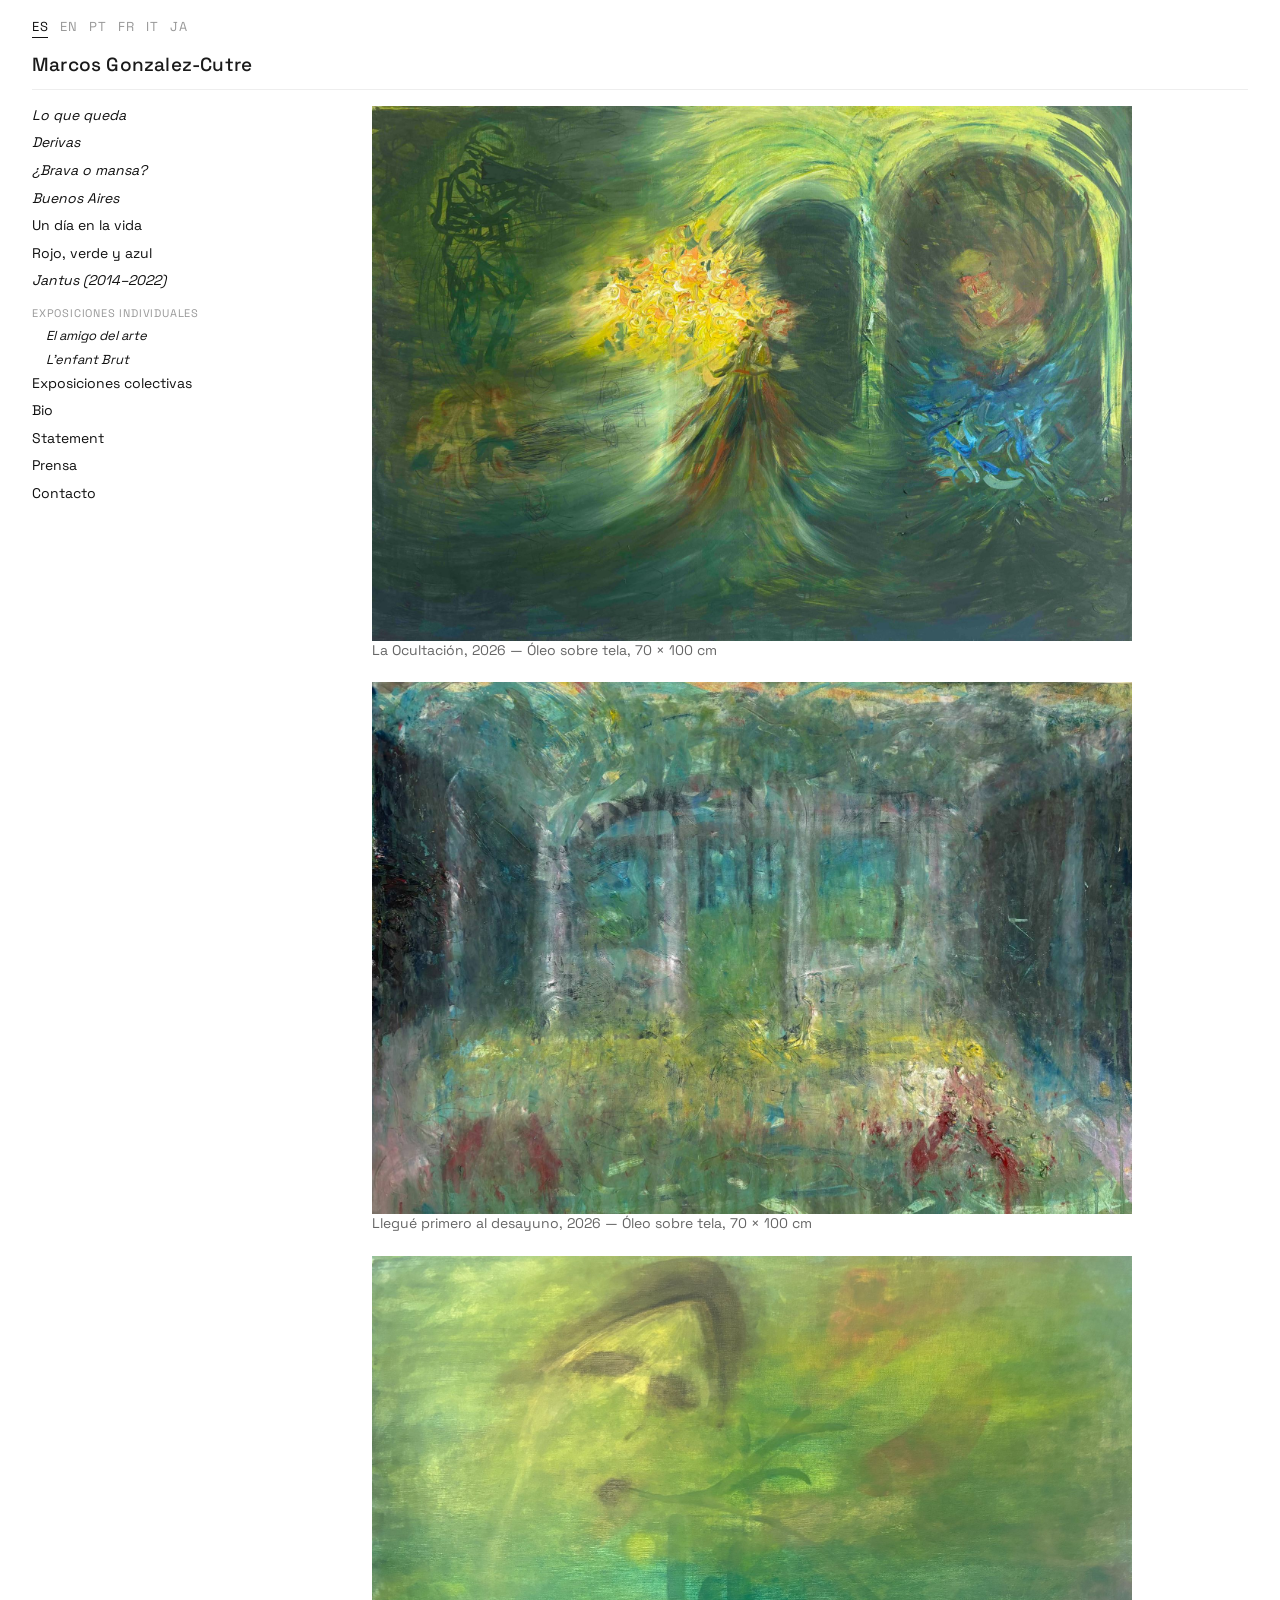
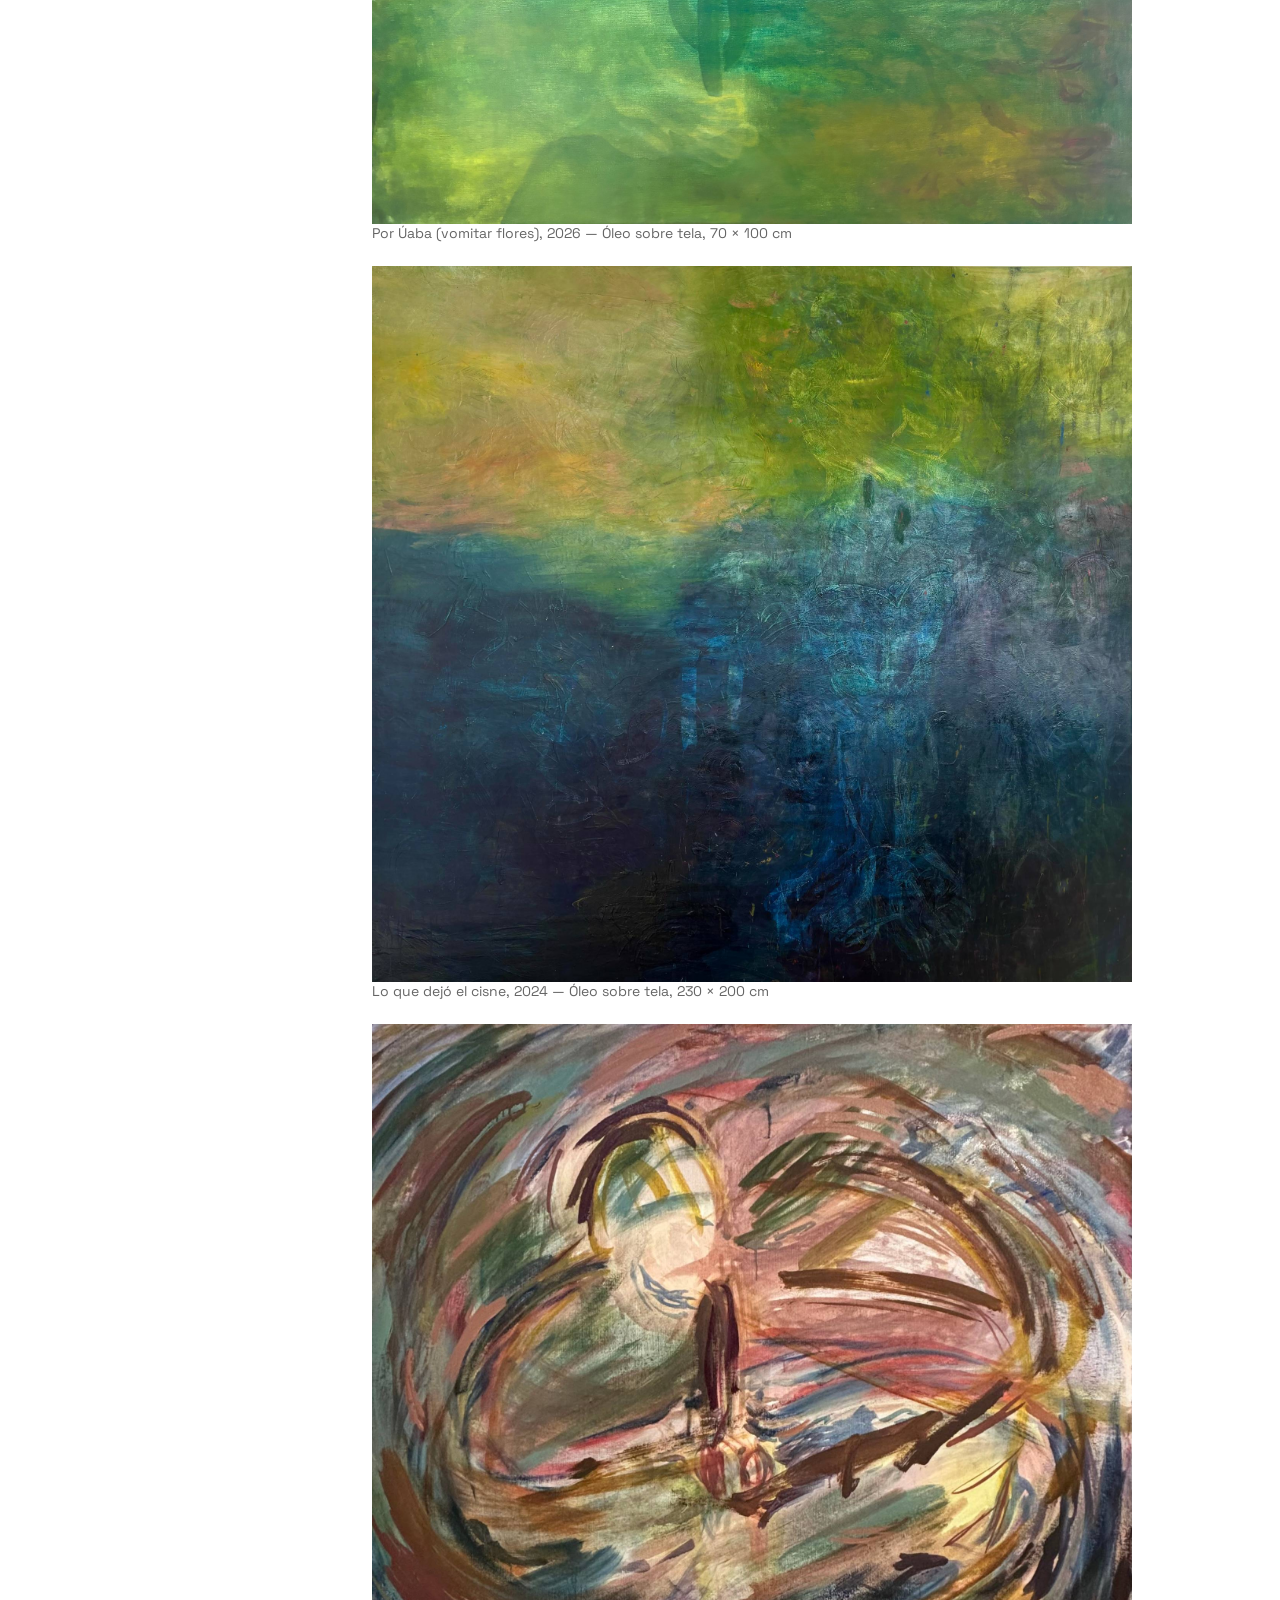
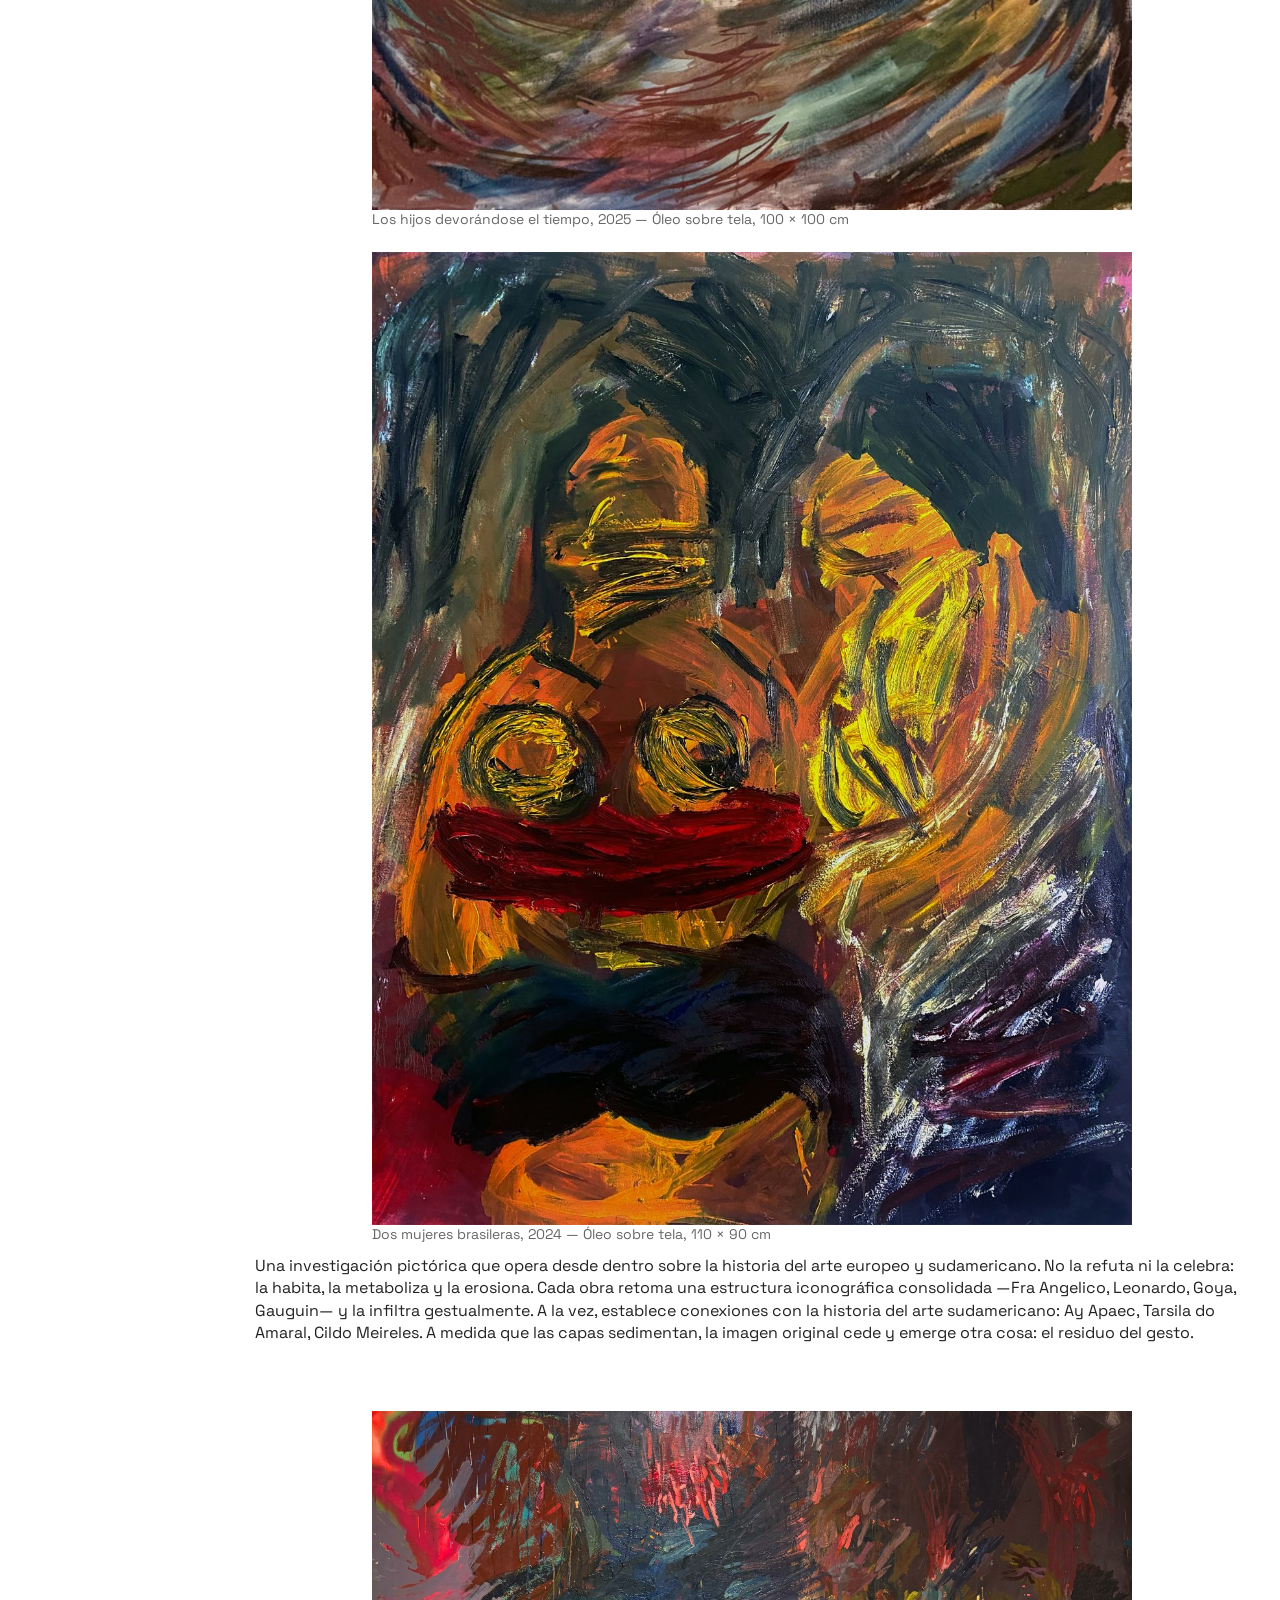
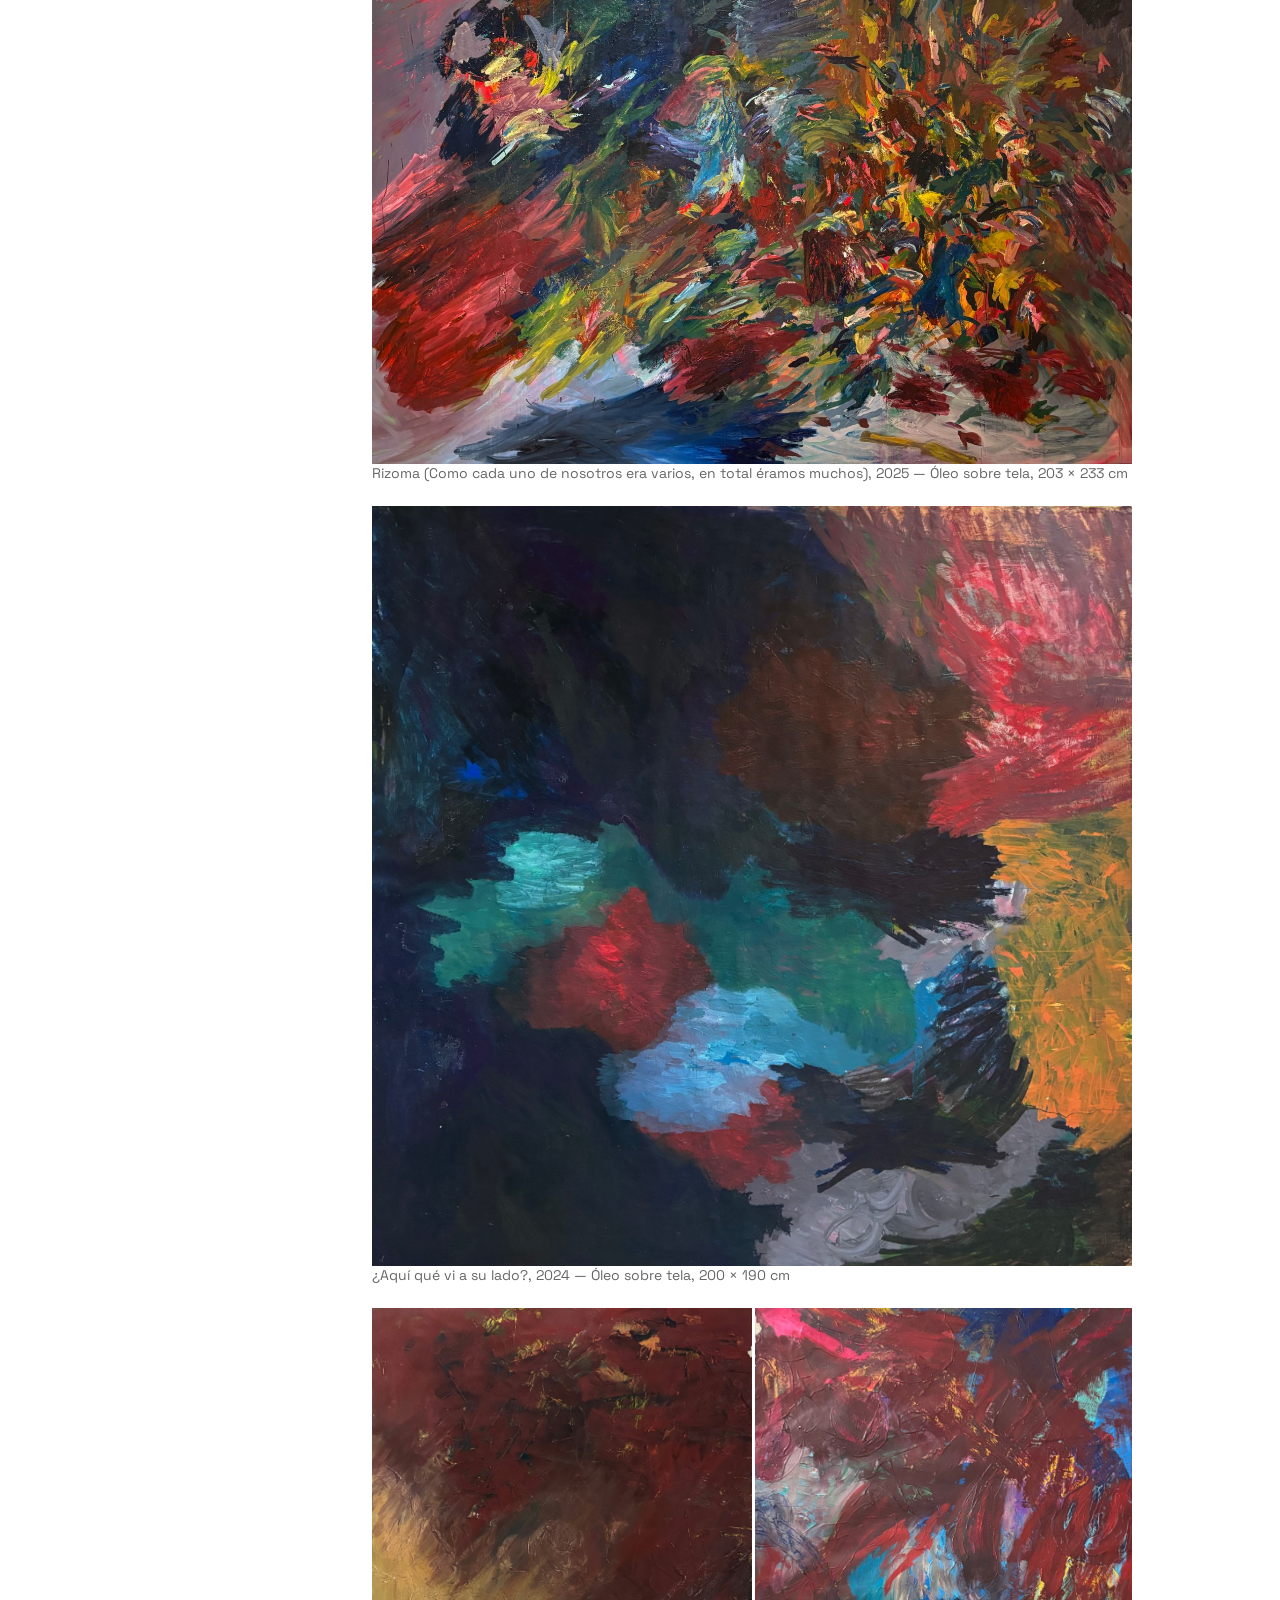
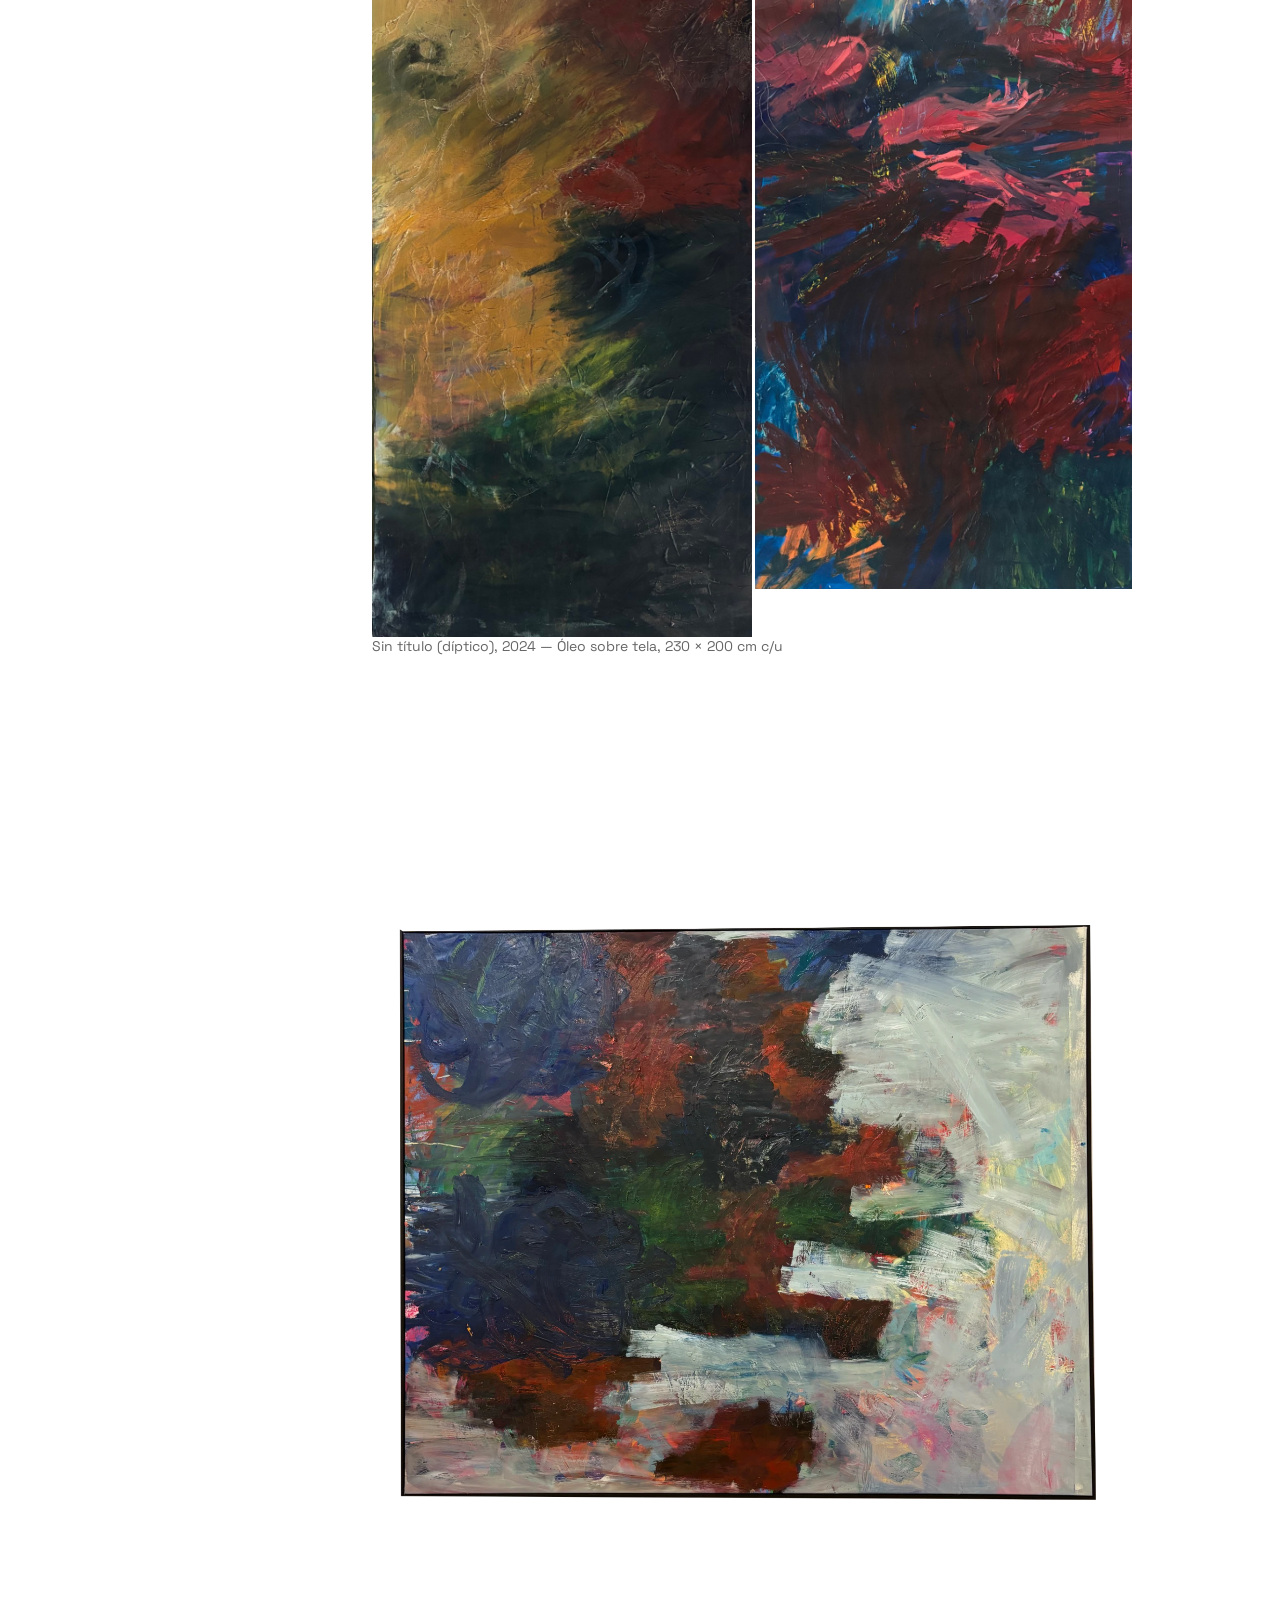
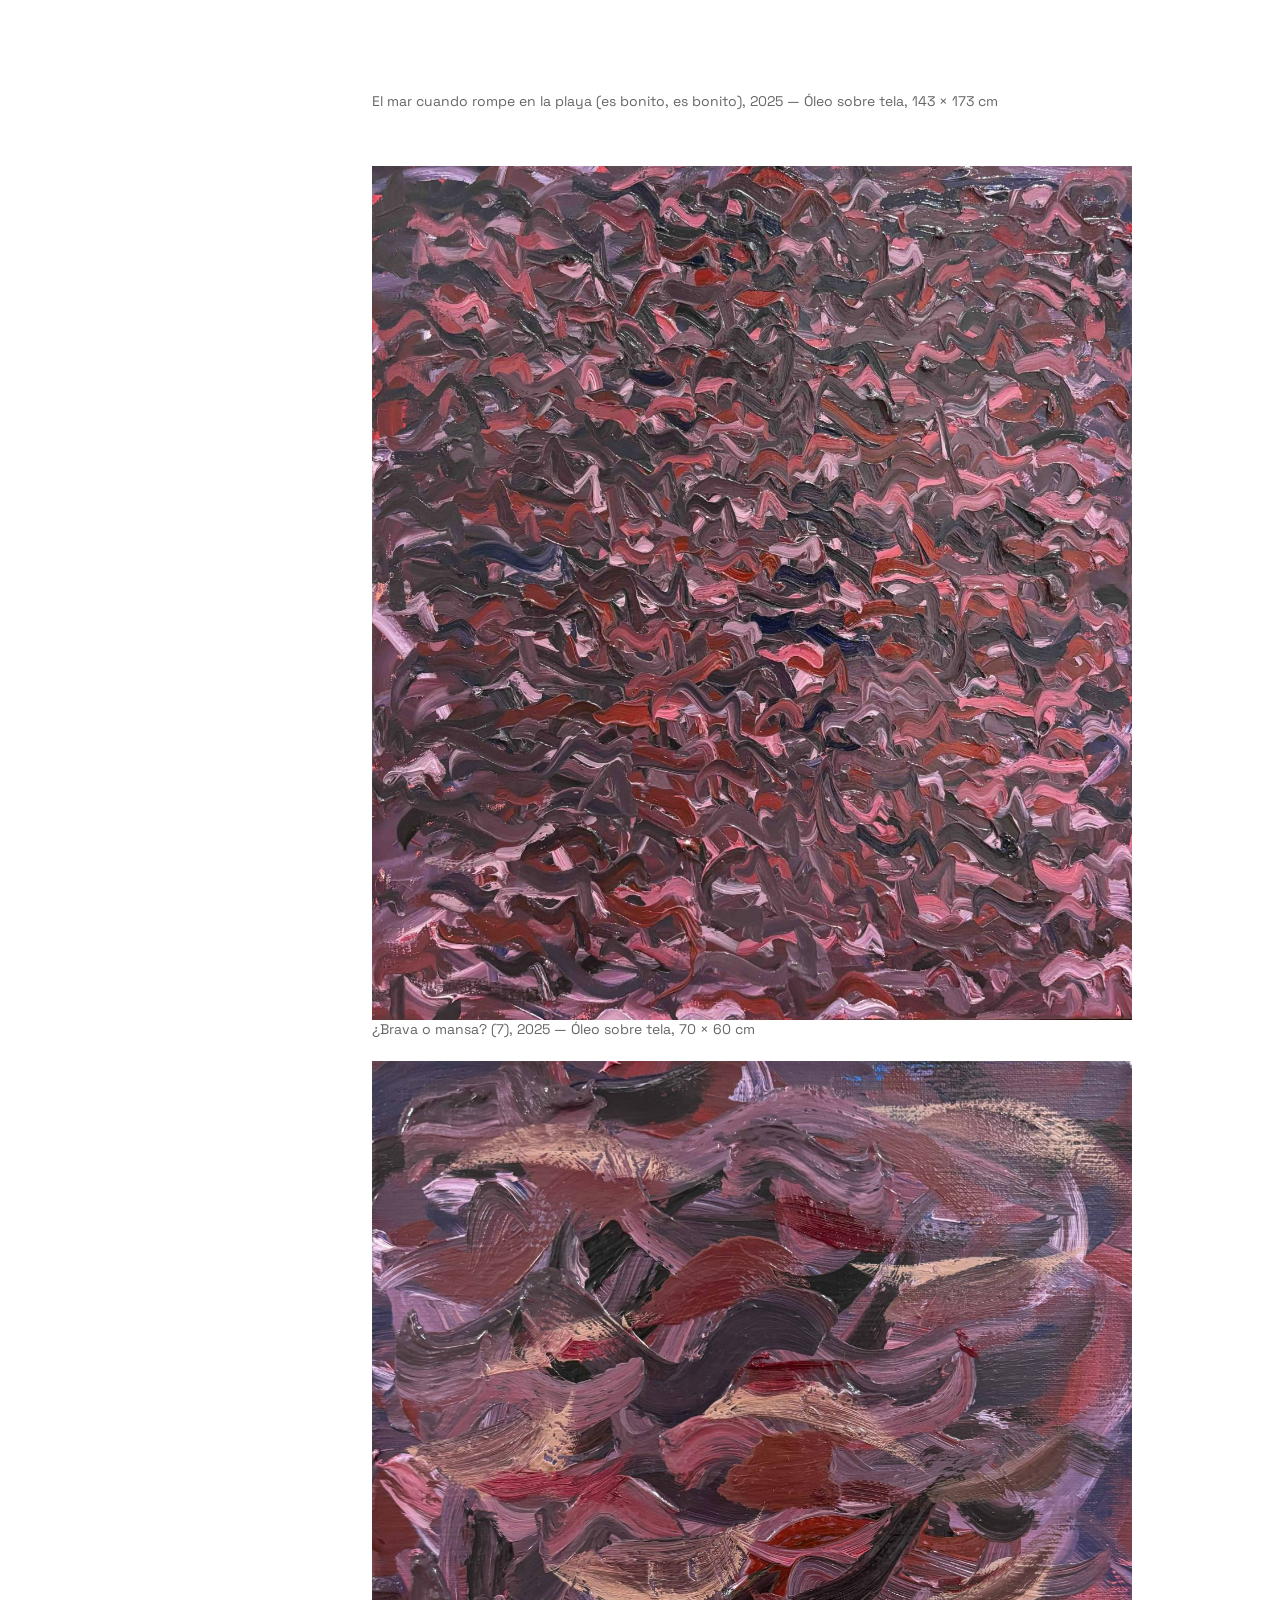
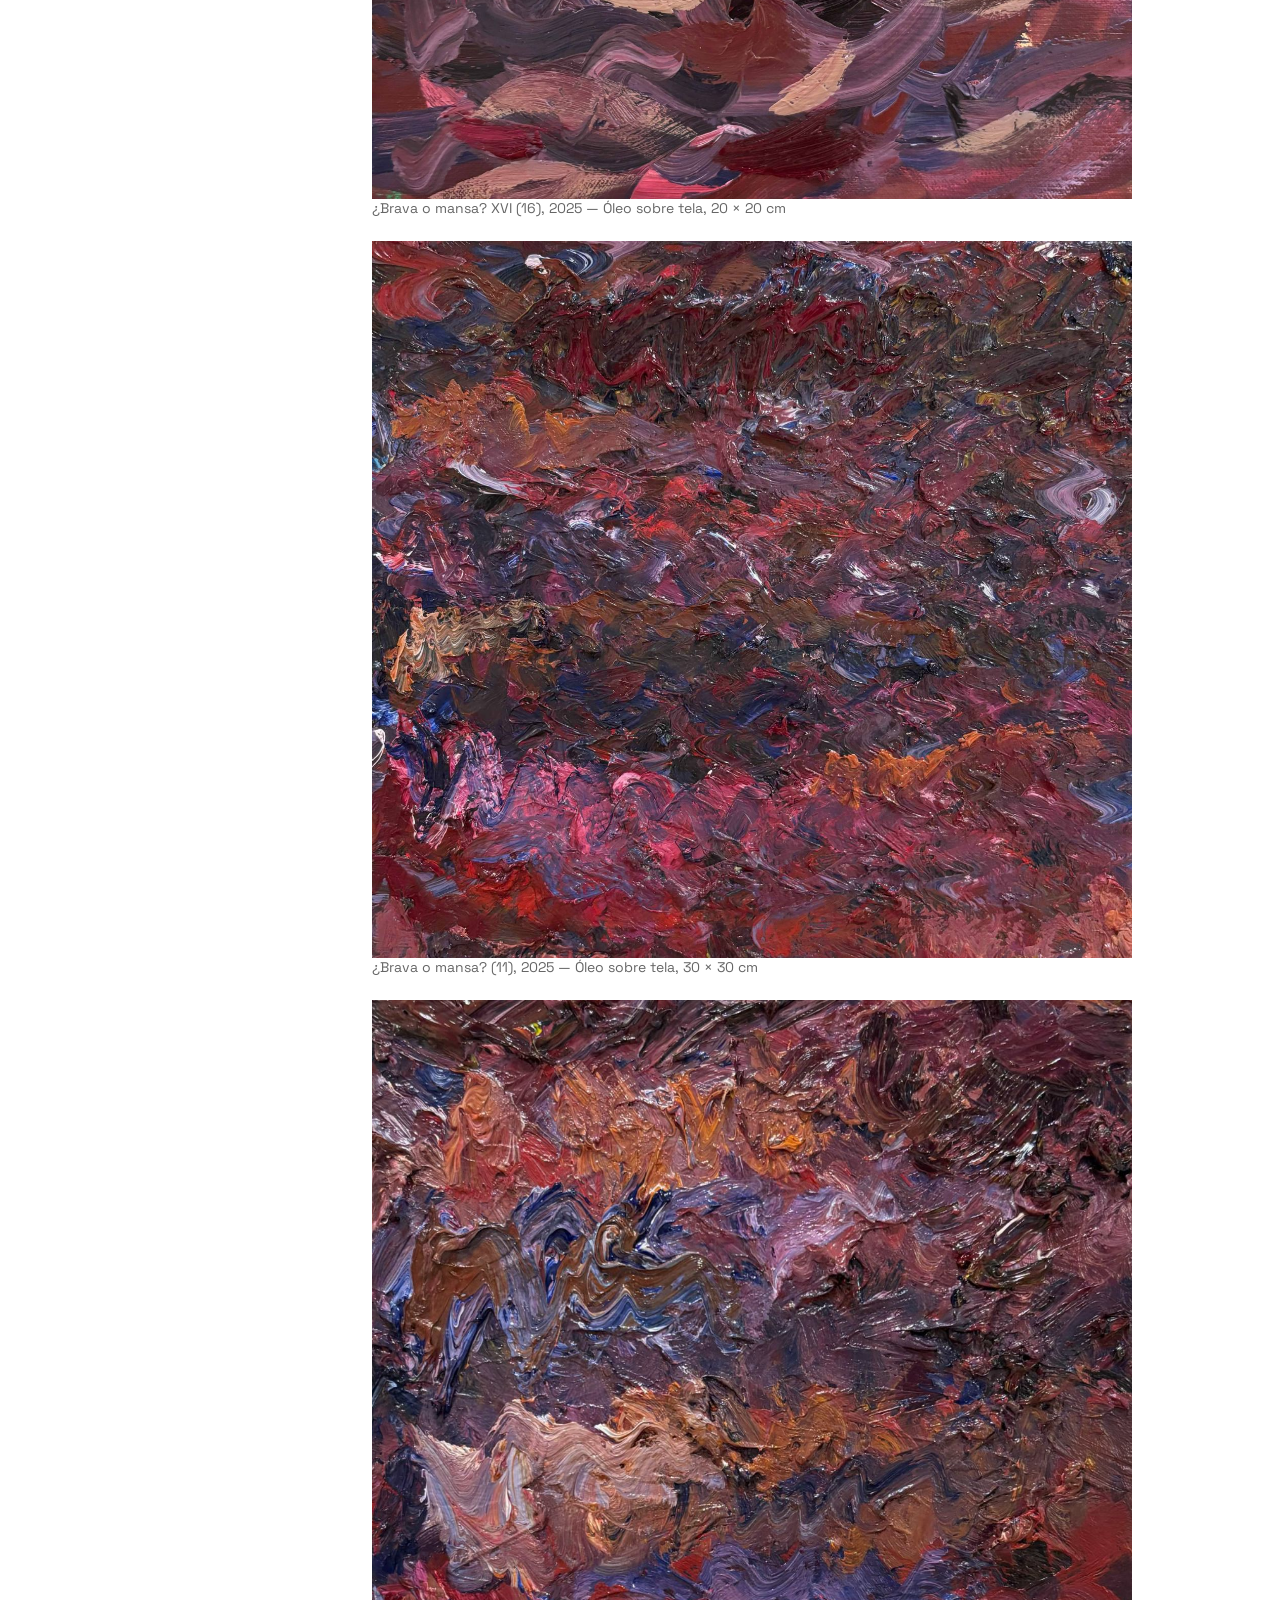
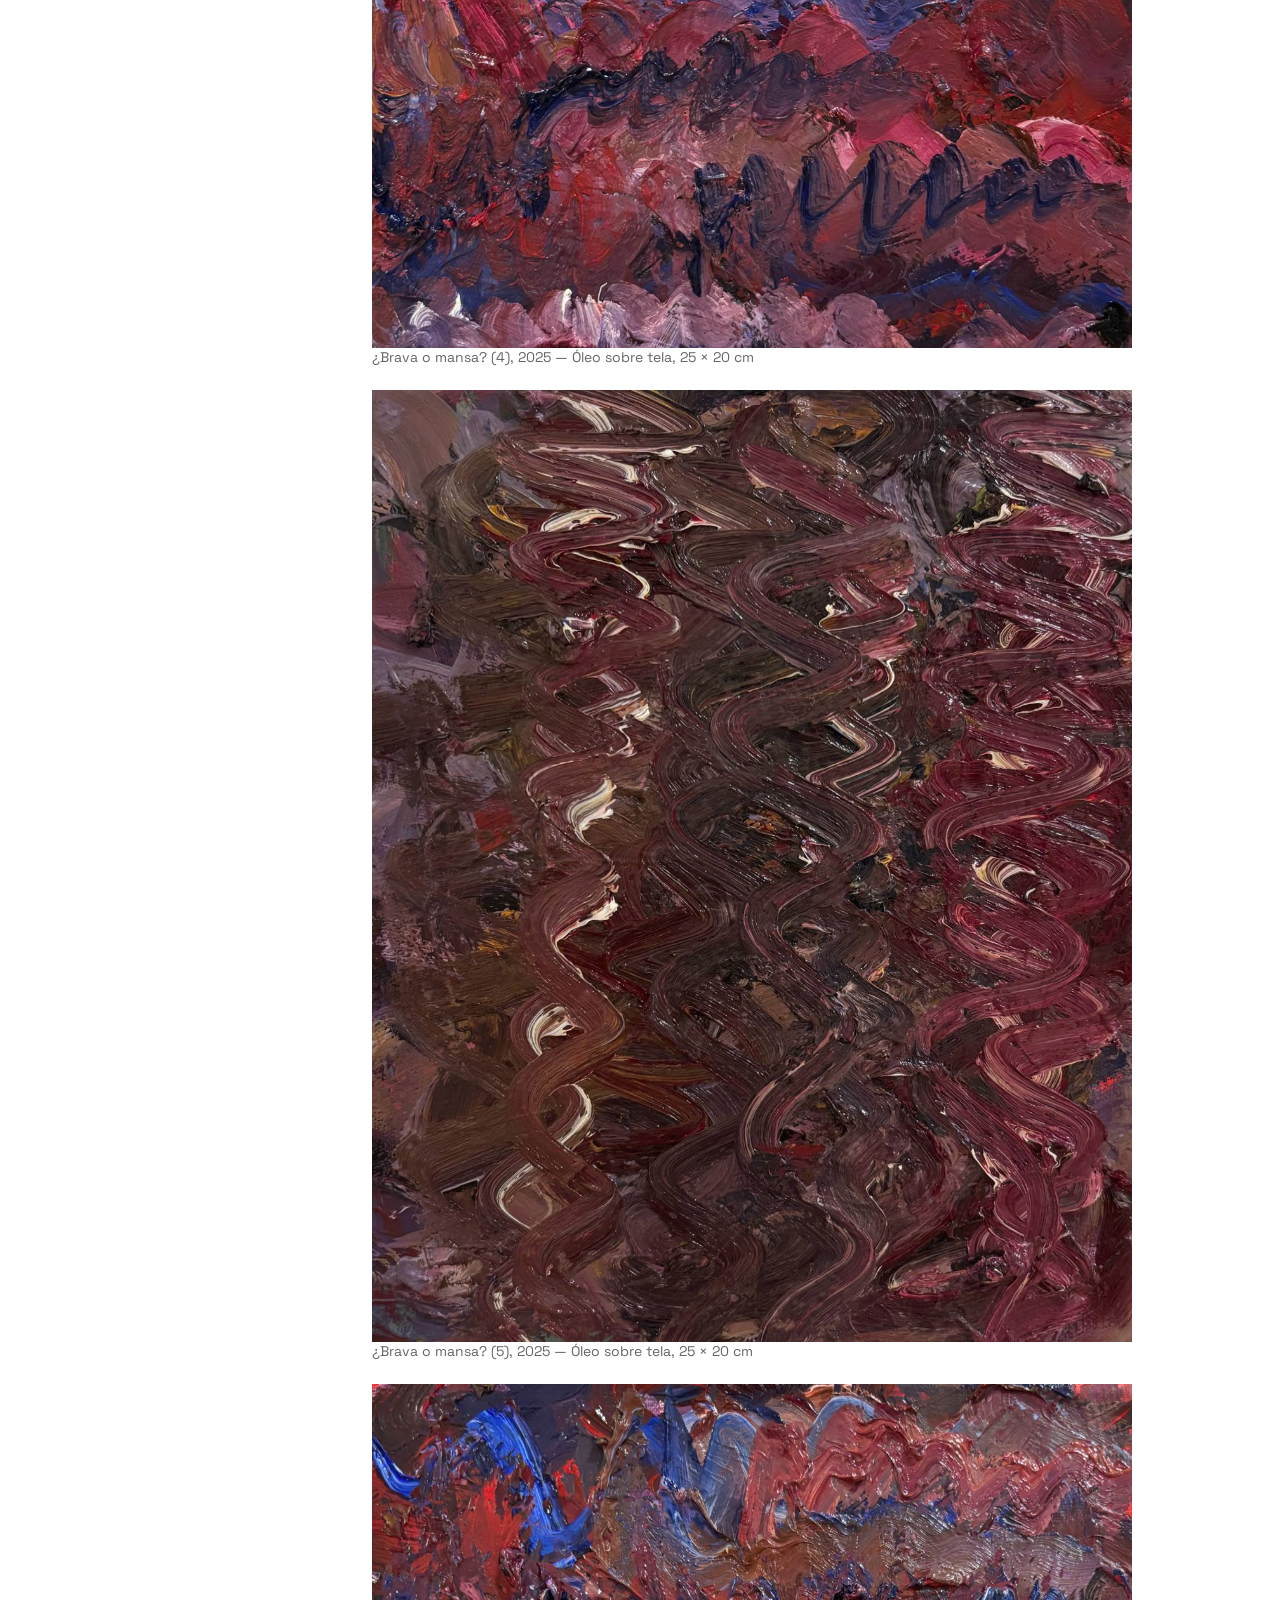
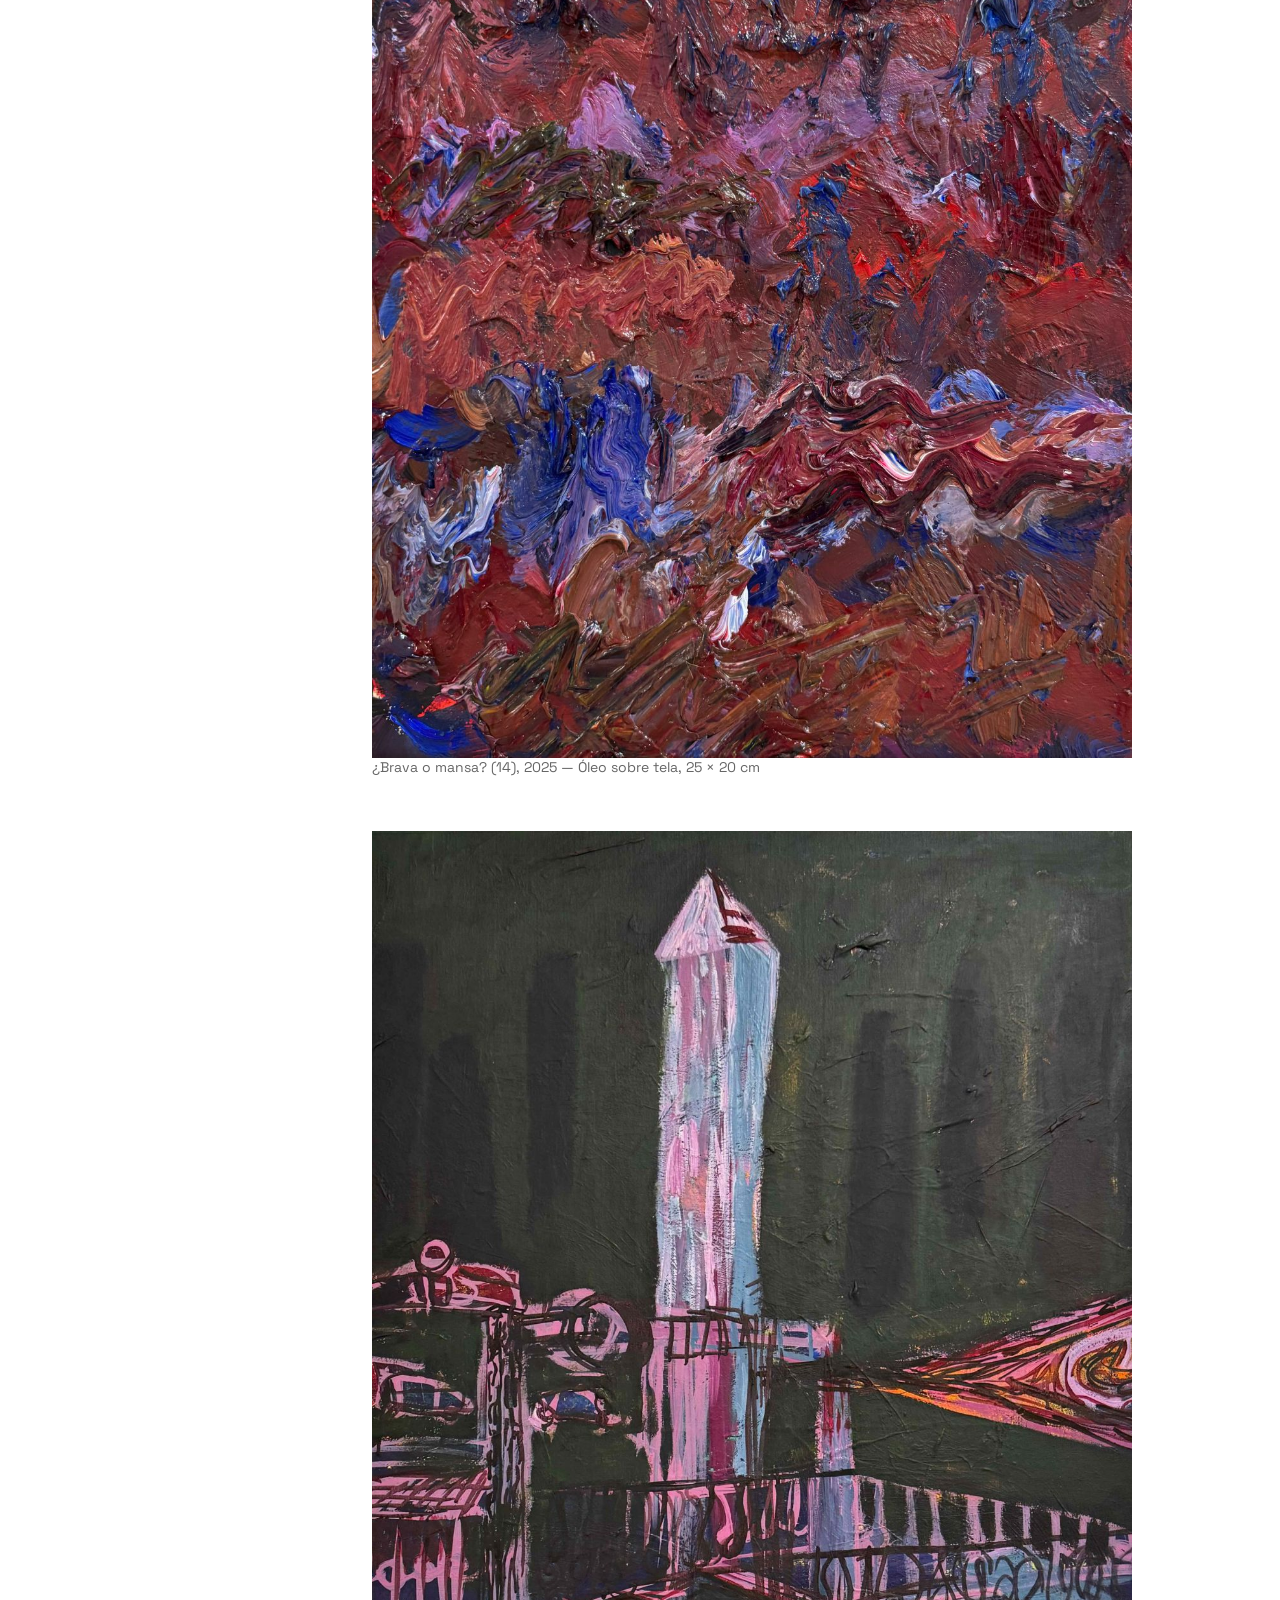
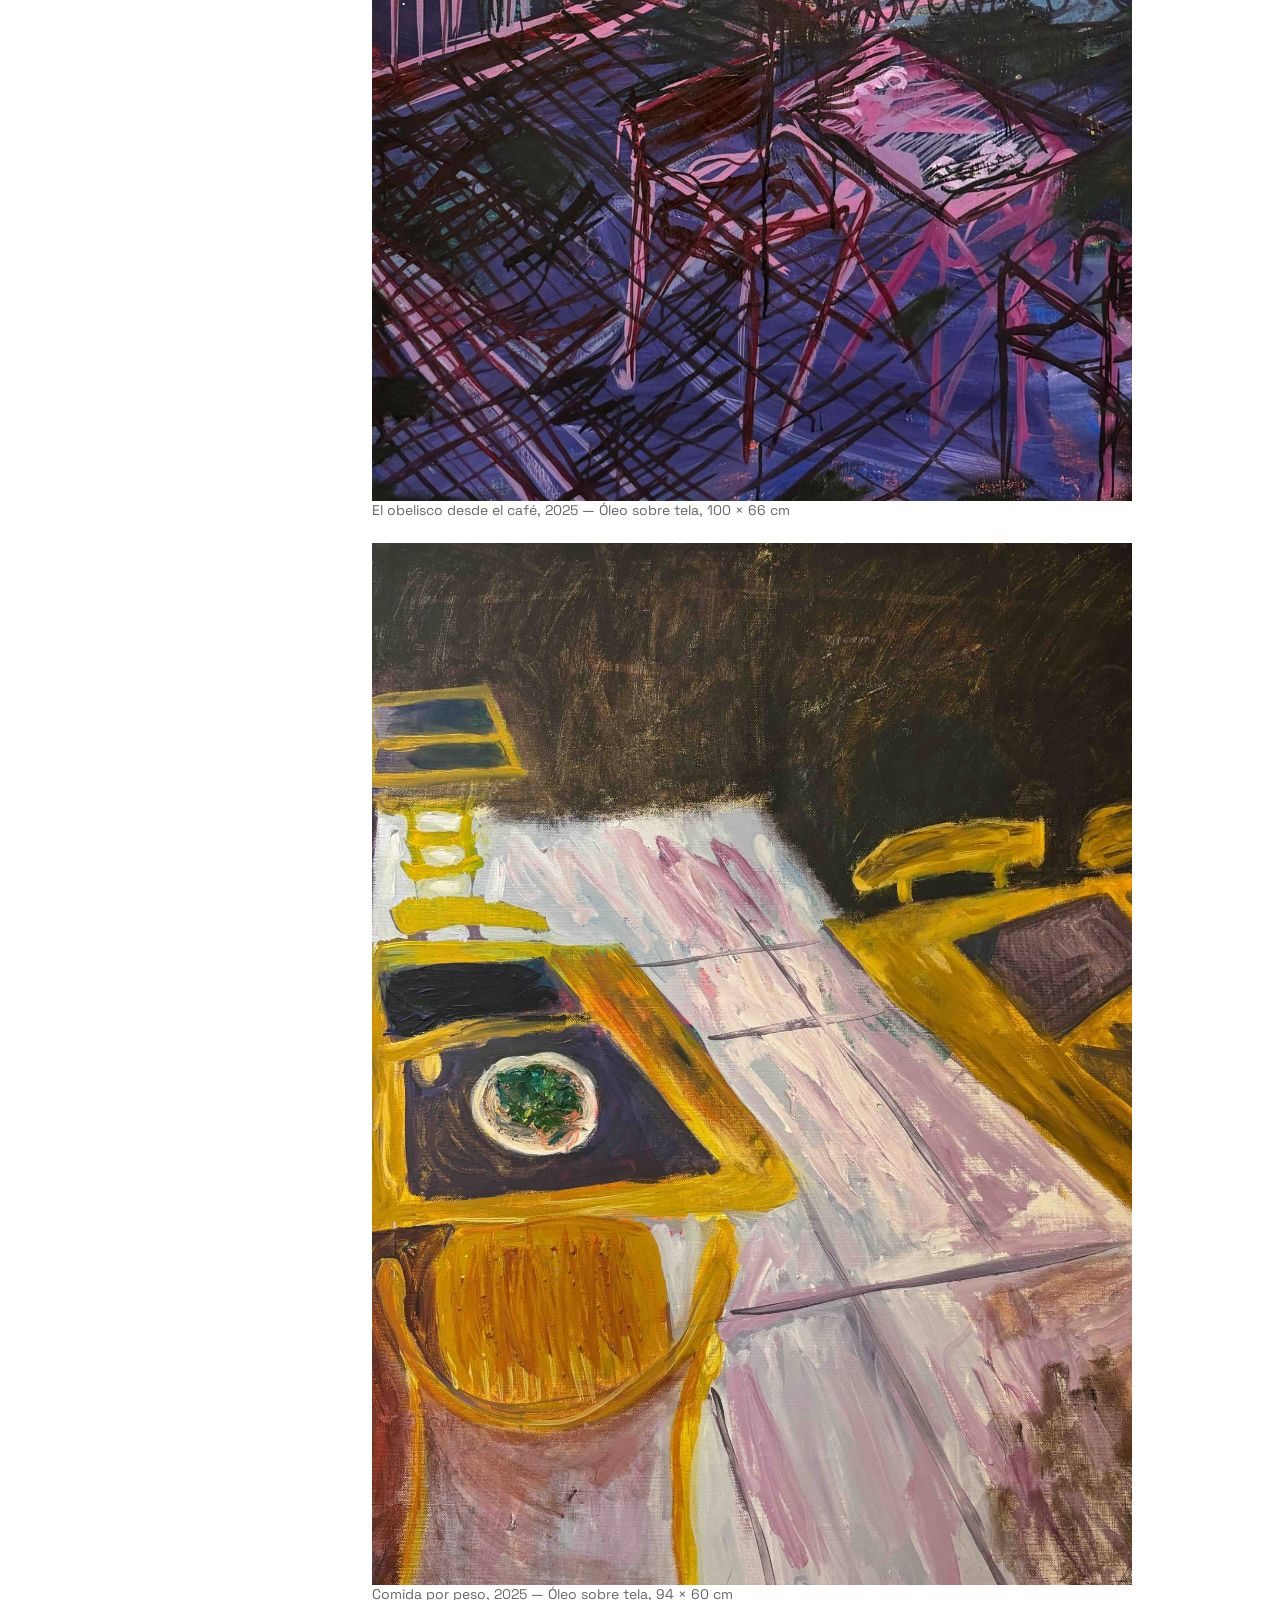
==== commit 0324eb06: "Desktop: reemplaza el carrusel con flechas por el mismo feed continuo de mobile — todas las obras de" ====
--- a/index.html
+++ b/index.html
@@ -126,10 +126,27 @@
       margin: 14px 0 6px;
     }
     .content-viewer { flex: 1 1 auto; min-width: 0; }
-    .content-viewer-empty { color: #999; font-size: 14px; }
-    .content-viewer-empty[hidden] { display: none !important; }
+    .content-viewer-empty { display: none !important; }
     .nav-index-toggle { display: none; }
     .feed-heading { display: none; }
+
+    /* Feed continuo (desktop y mobile por igual): content-viewer se vuelve
+       columna y cada obra/serie queda siempre visible, sin acordeón ni
+       carrusel — se recorre todo scrolleando, como una curaduría servida. */
+    .content-viewer { display: flex; flex-direction: column; }
+    .panel.feed-panel {
+      max-height: none !important;
+      opacity: 1 !important;
+      overflow: visible !important;
+      padding: 0 0 8px !important;
+      margin-bottom: 36px !important;
+    }
+    /* Carrusel horizontal -> fotos apiladas verticalmente */
+    .slider-track { flex-direction: column; overflow-x: visible; scroll-snap-type: none; }
+    .slide { flex: none; width: 100%; min-width: 0; margin-bottom: 22px; }
+    .slide:last-child { margin-bottom: 0; }
+    .slider-nav, .slider-dots { display: none !important; }
+
     @media (max-width: 520px) {
       .main-layout { flex-direction: column; gap: 0; align-items: stretch; }
       .nav-list { width: 100%; position: static; margin-bottom: 18px; }
@@ -138,50 +155,37 @@
       h1 { font-size: 18px; }
       .wrap { padding: 16px 18px 48px; }
 
-      /* El título/idiomas scrollean normal (no ocupan espacio fijo) */
-      .sticky-top { position: static; }
-
       /* Índice colapsado por default: solo se ve el botón, no la lista entera.
-         Queda fijo arriba al scrollear, siempre disponible. */
+         Vive adentro de .sticky-top, así queda fijo junto con el nombre. */
       .nav-index-toggle {
-        display: inline-block;
-        position: sticky;
-        top: 0;
+        display: block;
         width: 100%;
         font-size: 13px;
         color: #666;
         text-align: left;
-        background: #fff;
-        border-bottom: 1px solid #eee;
-        padding: 10px 0;
-        margin-bottom: 14px;
-        z-index: 6;
+        background: none;
+        border-top: 1px solid #eee;
+        padding: 10px 0 0;
+        margin-top: 10px;
         cursor: pointer;
       }
       .nav-list.collapsed .item,
       .nav-list.collapsed .nav-label { display: none; }
-
-      /* Feed continuo: content-viewer se vuelve columna y cada obra-serie
-         queda siempre visible (no depende del click/acordeón) */
-      .content-viewer { display: flex; flex-direction: column; }
-      .content-viewer-empty { display: none !important; }
-      .panel.feed-panel {
-        max-height: none !important;
-        opacity: 1 !important;
-        overflow: visible !important;
-        padding: 0 0 8px !important;
-        margin-bottom: 36px !important;
+      /* Expandido: queda pegado al header fijo (no en su lugar original del
+         documento), para que se vea sin importar cuánto hayas scrolleado */
+      .nav-list:not(.collapsed) {
+        position: fixed;
+        top: var(--header-h, 110px);
+        left: 0;
+        right: 0;
+        max-height: calc(100vh - var(--header-h, 110px));
+        overflow-y: auto;
+        background: #fff;
+        z-index: 7;
+        padding: 14px 18px 24px;
+        margin: 0;
+        box-shadow: 0 10px 24px rgba(0,0,0,.08);
       }
-      /* Sin texto de título arriba de cada serie: quedan solo las obras */
-      .feed-heading { display: none; }
-
-      /* Carrusel horizontal -> fotos apiladas verticalmente */
-      .slider-track { flex-direction: column; overflow-x: visible; scroll-snap-type: none; }
-      .slide { flex: none; width: 100%; min-width: 0; margin-bottom: 22px; }
-      .slide:last-child { margin-bottom: 0; }
-      .slider-nav, .slider-dots { display: none; }
-      /* El díptico sigue lado a lado (no apilado): son una sola composición */
-      .diptych { gap: 4px; }
 
       /* Imágenes fijas en mobile: sin lightbox ni zoom, solo se ven */
       .work-img { cursor: default; }
@@ -453,12 +457,13 @@
       </div>
 
       <h1>Marcos Gonzalez-Cutre</h1>
-    </div>
-
-    <div class="main-layout">
+
       <button class="nav-index-toggle" type="button" id="navIndexToggle">
         <span class="lang lang-es">Índice ▾</span><span class="lang lang-en">Index ▾</span><span class="lang lang-pt">Índice ▾</span><span class="lang lang-fr">Index ▾</span><span class="lang lang-it">Indice ▾</span><span class="lang lang-ja">目次 ▾</span>
       </button>
+    </div>
+
+    <div class="main-layout">
       <div class="nav-list collapsed">
         <!-- ✏️ SERIES: cambiá los nombres o agregá/quitá líneas. Apretar abre su contenido a la derecha.
              Los títulos de serie quedan iguales en todos los idiomas (convención de catálogo). -->
@@ -1303,8 +1308,17 @@
     // el índice es solo para saltar directo a una sección).
     var navList = document.querySelector('.nav-list');
     var navIndexToggle = document.getElementById('navIndexToggle');
+    var stickyTopEl = document.querySelector('.sticky-top');
+    function updateHeaderHeight() {
+      if (stickyTopEl) {
+        document.documentElement.style.setProperty('--header-h', stickyTopEl.offsetHeight + 'px');
+      }
+    }
+    updateHeaderHeight();
+    window.addEventListener('resize', updateHeaderHeight);
     if (navIndexToggle) {
       navIndexToggle.addEventListener('click', function () {
+        updateHeaderHeight();
         navList.classList.toggle('collapsed');
       });
     }
@@ -1315,10 +1329,10 @@
         var id = btn.getAttribute('data-target');
         var panel = document.getElementById('panel-' + id);
 
-        // En mobile, las obras/series ya están siempre visibles en el feed:
-        // tocar el título solo scrollea hasta ahí, no abre/cierra nada.
-        if (isMobileNav() && panel.classList.contains('feed-panel')) {
-          navList.classList.add('collapsed');
+        // Las obras/series ya están siempre visibles en el feed (desktop y
+        // mobile por igual): tocar el título solo scrollea hasta ahí.
+        if (panel.classList.contains('feed-panel')) {
+          if (isMobileNav()) { navList.classList.add('collapsed'); }
           panel.scrollIntoView({ behavior: 'smooth', block: 'start' });
           return;
         }
@@ -1326,6 +1340,7 @@
         var isOpen = panel.classList.contains('open');
 
         closeAll();
+        if (isMobileNav()) { navList.classList.add('collapsed'); }
 
         if (!isOpen) {
           placePanel(panel, btn);
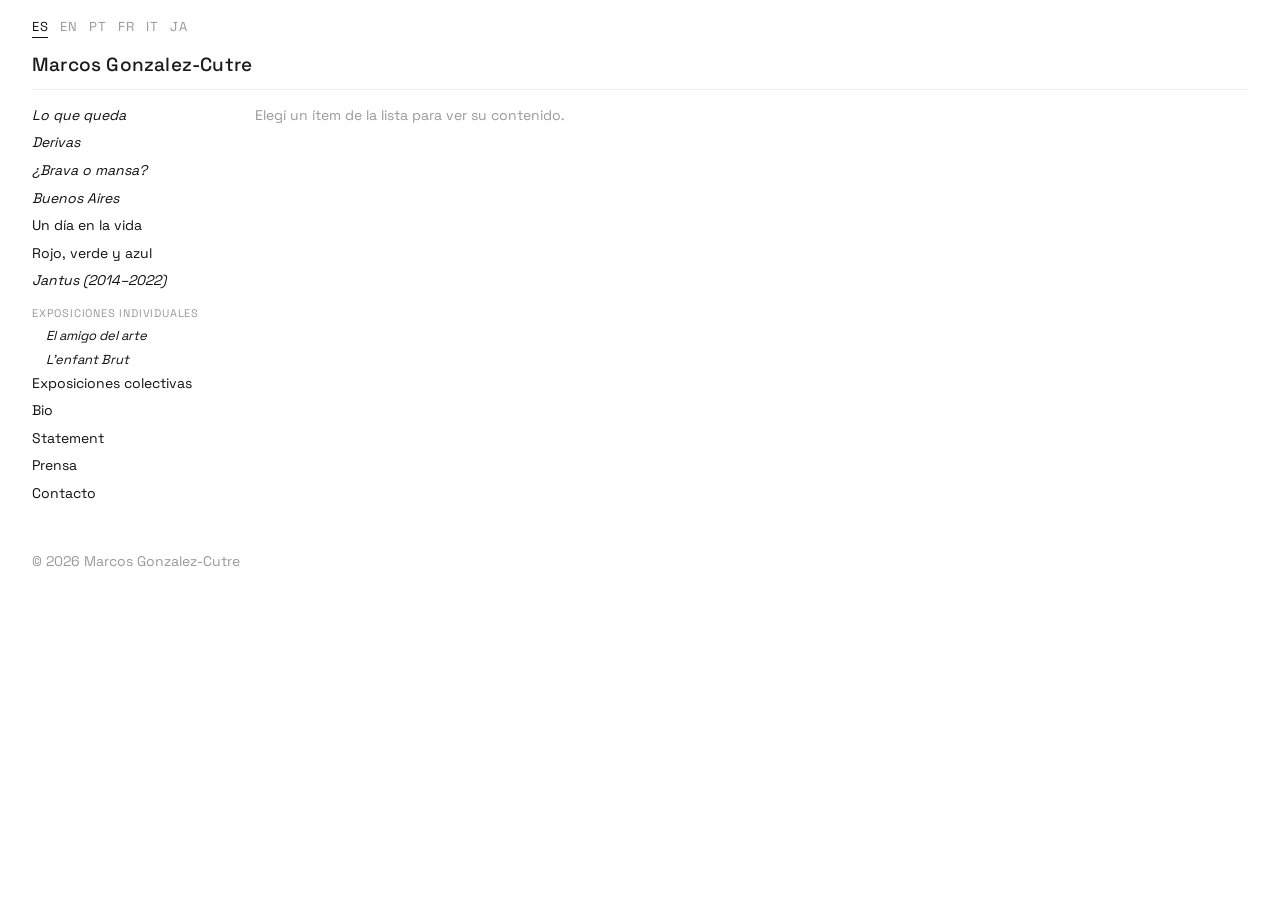
==== commit fddd1f77: "Desktop vuelve a mostrar una serie por vez (acordeón) en vez del scroll de todo junto; agrega flecha" ====
--- a/index.html
+++ b/index.html
@@ -126,22 +126,14 @@
       margin: 14px 0 6px;
     }
     .content-viewer { flex: 1 1 auto; min-width: 0; }
-    .content-viewer-empty { display: none !important; }
+    .content-viewer-empty { color: #999; font-size: 14px; }
+    .content-viewer-empty[hidden] { display: none !important; }
     .nav-index-toggle { display: none; }
     .feed-heading { display: none; }
 
-    /* Feed continuo (desktop y mobile por igual): content-viewer se vuelve
-       columna y cada obra/serie queda siempre visible, sin acordeón ni
-       carrusel — se recorre todo scrolleando, como una curaduría servida. */
-    .content-viewer { display: flex; flex-direction: column; }
-    .panel.feed-panel {
-      max-height: none !important;
-      opacity: 1 !important;
-      overflow: visible !important;
-      padding: 0 0 8px !important;
-      margin-bottom: 36px !important;
-    }
-    /* Carrusel horizontal -> fotos apiladas verticalmente */
+    /* Dentro de la serie abierta, las fotos van apiladas verticalmente
+       (sin carrusel de flechas — para pasar de una obra a otra se usa el
+       lightbox, con sus propias flechas) */
     .slider-track { flex-direction: column; overflow-x: visible; scroll-snap-type: none; }
     .slide { flex: none; width: 100%; min-width: 0; margin-bottom: 22px; }
     .slide:last-child { margin-bottom: 0; }
@@ -190,6 +182,18 @@
       /* Imágenes fijas en mobile: sin lightbox ni zoom, solo se ven */
       .work-img { cursor: default; }
       .work-img:hover { opacity: 1; }
+
+      /* Mobile sigue como feed continuo: cada serie siempre visible,
+         sin depender del click/acordeón (a diferencia de desktop) */
+      .content-viewer { display: flex; flex-direction: column; }
+      .content-viewer-empty { display: none !important; }
+      .panel.feed-panel {
+        max-height: none !important;
+        opacity: 1 !important;
+        overflow: visible !important;
+        padding: 0 0 8px !important;
+        margin-bottom: 36px !important;
+      }
     }
 
     .langswitch { margin-bottom: 14px; font-size: 13px; letter-spacing: .5px; }
@@ -393,38 +397,17 @@
       display: flex;
       gap: 6px;
       max-width: 100%;
-      max-height: 100%;
+      max-height: calc(100vh - 64px);
       align-items: center;
       justify-content: center;
     }
     .lightbox-imgs img {
       max-width: 100%;
-      max-height: 100%;
+      max-height: calc(100vh - 64px);
       object-fit: contain;
       flex: 1 1 auto;
       min-width: 0;
       box-shadow: 0 10px 60px rgba(0,0,0,.5);
-      cursor: zoom-in;
-    }
-    /* Super zoom: click en la obra agranda y permite hacer scroll para recorrerla.
-       Si hay dos obras juntas (díptico), la que no se clickeó se oculta mientras
-       dura el zoom. */
-    .lightbox.zoomed {
-      overflow: auto;
-      align-items: flex-start;
-      justify-content: flex-start;
-      padding: 0;
-      cursor: default;
-    }
-    .lightbox.zoomed .lightbox-imgs {
-      max-width: none;
-      max-height: none;
-    }
-    .lightbox.zoomed .lightbox-imgs img:not(.zoomed-active) { display: none; }
-    .lightbox.zoomed .lightbox-imgs img.zoomed-active {
-      max-width: none;
-      max-height: none;
-      box-shadow: none;
       cursor: zoom-out;
     }
     .lightbox .lightbox-close {
@@ -439,6 +422,25 @@
       opacity: .8;
     }
     .lightbox .lightbox-close:hover { opacity: 1; }
+    .lightbox .lightbox-arrow {
+      all: unset;
+      position: fixed;
+      top: 50%;
+      transform: translateY(-50%);
+      color: #fff;
+      font-size: 40px;
+      line-height: 1;
+      padding: 10px 14px;
+      cursor: pointer;
+      opacity: .7;
+    }
+    .lightbox .lightbox-arrow:hover { opacity: 1; }
+    .lightbox .lightbox-arrow.prev { left: 10px; }
+    .lightbox .lightbox-arrow.next { right: 10px; }
+    .lightbox .lightbox-arrow[hidden] { display: none; }
+    @media (max-width: 520px) {
+      .lightbox .lightbox-arrow { font-size: 32px; }
+    }
 
     footer {
       margin-top: 40px;
@@ -1274,6 +1276,8 @@
 
   <div class="lightbox" id="lightbox">
     <button class="lightbox-close" type="button" aria-label="Cerrar">✕</button>
+    <button class="lightbox-arrow prev" type="button" aria-label="Anterior">‹</button>
+    <button class="lightbox-arrow next" type="button" aria-label="Siguiente">›</button>
     <div class="lightbox-imgs" id="lightbox-imgs"></div>
   </div>
 
@@ -1329,10 +1333,11 @@
         var id = btn.getAttribute('data-target');
         var panel = document.getElementById('panel-' + id);
 
-        // Las obras/series ya están siempre visibles en el feed (desktop y
-        // mobile por igual): tocar el título solo scrollea hasta ahí.
-        if (panel.classList.contains('feed-panel')) {
-          if (isMobileNav()) { navList.classList.add('collapsed'); }
+        // En mobile las obras/series ya están siempre visibles en el feed:
+        // tocar el título solo scrollea hasta ahí. En desktop se abre una
+        // serie por vez (acordeón), como el resto de los paneles.
+        if (isMobileNav() && panel.classList.contains('feed-panel')) {
+          navList.classList.add('collapsed');
           panel.scrollIntoView({ behavior: 'smooth', block: 'start' });
           return;
         }
@@ -1459,70 +1464,69 @@
     // ━━━━━━━━━━━━━━━━━━━━━━━━━━━━━━━━━━━━━━━━━━━━━━━━━
     var lightbox = document.getElementById('lightbox');
     var lightboxImgs = document.getElementById('lightbox-imgs');
-    var ZOOM_FACTOR = 2.5;
+    var lightboxPrev = document.querySelector('.lightbox-arrow.prev');
+    var lightboxNext = document.querySelector('.lightbox-arrow.next');
+    var currentSlides = [];
+    var currentSlideIndex = 0;
+
+    function renderLightboxSlide(index) {
+      currentSlideIndex = (index + currentSlides.length) % currentSlides.length;
+      var imgs = currentSlides[currentSlideIndex].querySelectorAll('.work-img');
+      lightboxImgs.innerHTML = '';
+      imgs.forEach(function (src) {
+        var el = document.createElement('img');
+        el.src = src.src;
+        el.alt = src.alt;
+        lightboxImgs.appendChild(el);
+      });
+    }
 
     document.querySelectorAll('.work-img').forEach(function (img) {
       img.addEventListener('click', function () {
-        // En mobile las imágenes quedan fijas, sin lightbox ni zoom.
+        // En mobile las imágenes quedan fijas, sin lightbox.
         if (isMobileNav()) return;
-        // Si la obra es parte de un díptico, se abren las dos juntas.
-        var group = img.closest('.diptych');
-        var imgs = group ? group.querySelectorAll('.work-img') : [img];
-        lightboxImgs.innerHTML = '';
-        imgs.forEach(function (src) {
+        // Si la obra está en un carrusel, se puede recorrer el resto con
+        // flechas sin cerrar. Si hay dos obras juntas (díptico), se abren
+        // las dos a la vez (son un mismo "slide").
+        var slide = img.closest('.slide');
+        var track = slide ? slide.closest('.slider-track') : null;
+        if (track) {
+          currentSlides = Array.prototype.slice.call(track.querySelectorAll('.slide'));
+          renderLightboxSlide(currentSlides.indexOf(slide));
+        } else {
+          currentSlides = [];
+          lightboxImgs.innerHTML = '';
           var el = document.createElement('img');
-          el.src = src.src;
-          el.alt = src.alt;
+          el.src = img.src;
+          el.alt = img.alt;
           lightboxImgs.appendChild(el);
-        });
+        }
+        var showArrows = currentSlides.length > 1;
+        lightboxPrev.hidden = !showArrows;
+        lightboxNext.hidden = !showArrows;
         lightbox.classList.add('open');
       });
     });
 
+    lightboxPrev.addEventListener('click', function (e) {
+      e.stopPropagation();
+      if (currentSlides.length > 1) { renderLightboxSlide(currentSlideIndex - 1); }
+    });
+    lightboxNext.addEventListener('click', function (e) {
+      e.stopPropagation();
+      if (currentSlides.length > 1) { renderLightboxSlide(currentSlideIndex + 1); }
+    });
+
     function closeLightbox() {
       lightbox.classList.remove('open');
-      unzoom();
-    }
-    function unzoom() {
-      lightbox.classList.remove('zoomed');
-      lightboxImgs.querySelectorAll('img').forEach(function (el) {
-        el.classList.remove('zoomed-active');
-        el.style.width = '';
-        el.style.height = '';
-      });
-      lightbox.scrollLeft = 0;
-      lightbox.scrollTop = 0;
-    }
-    // Super zoom: click en la obra para acercarse (y de nuevo para alejarse),
-    // centrado en el punto donde se clickeó. Mientras está zoomeada, se
-    // recorre haciendo scroll o arrastrando con el dedo. Si hay dos obras
-    // juntas (díptico), al zoomear una se oculta la otra momentáneamente.
-    lightboxImgs.addEventListener('click', function (e) {
-      if (e.target.tagName !== 'IMG') return;
-      e.stopPropagation();
-      var el = e.target;
-      if (lightbox.classList.contains('zoomed')) {
-        unzoom();
-        return;
-      }
-      var fitRect = el.getBoundingClientRect();
-      var clickXRatio = (e.clientX - fitRect.left) / fitRect.width;
-      var clickYRatio = (e.clientY - fitRect.top) / fitRect.height;
-      // Nunca agrandar más allá de la resolución real del archivo (si no, se pixela).
-      var maxScale = el.naturalWidth ? el.naturalWidth / fitRect.width : ZOOM_FACTOR;
-      var scale = Math.min(ZOOM_FACTOR, maxScale);
-      var newW = fitRect.width * scale;
-      var newH = fitRect.height * scale;
-      el.classList.add('zoomed-active');
-      lightbox.classList.add('zoomed');
-      el.style.width = newW + 'px';
-      el.style.height = newH + 'px';
-      lightbox.scrollLeft = clickXRatio * newW - lightbox.clientWidth / 2;
-      lightbox.scrollTop = clickYRatio * newH - lightbox.clientHeight / 2;
-    });
+    }
+    // Un solo nivel: click en cualquier lado (imagen incluida) cierra.
     lightbox.addEventListener('click', closeLightbox);
     document.addEventListener('keydown', function (e) {
+      if (!lightbox.classList.contains('open')) return;
       if (e.key === 'Escape') { closeLightbox(); }
+      if (e.key === 'ArrowLeft' && currentSlides.length > 1) { renderLightboxSlide(currentSlideIndex - 1); }
+      if (e.key === 'ArrowRight' && currentSlides.length > 1) { renderLightboxSlide(currentSlideIndex + 1); }
     });
 
     var langNames = { es: 'es', en: 'en', pt: 'pt', fr: 'fr', it: 'it', ja: 'ja' };
